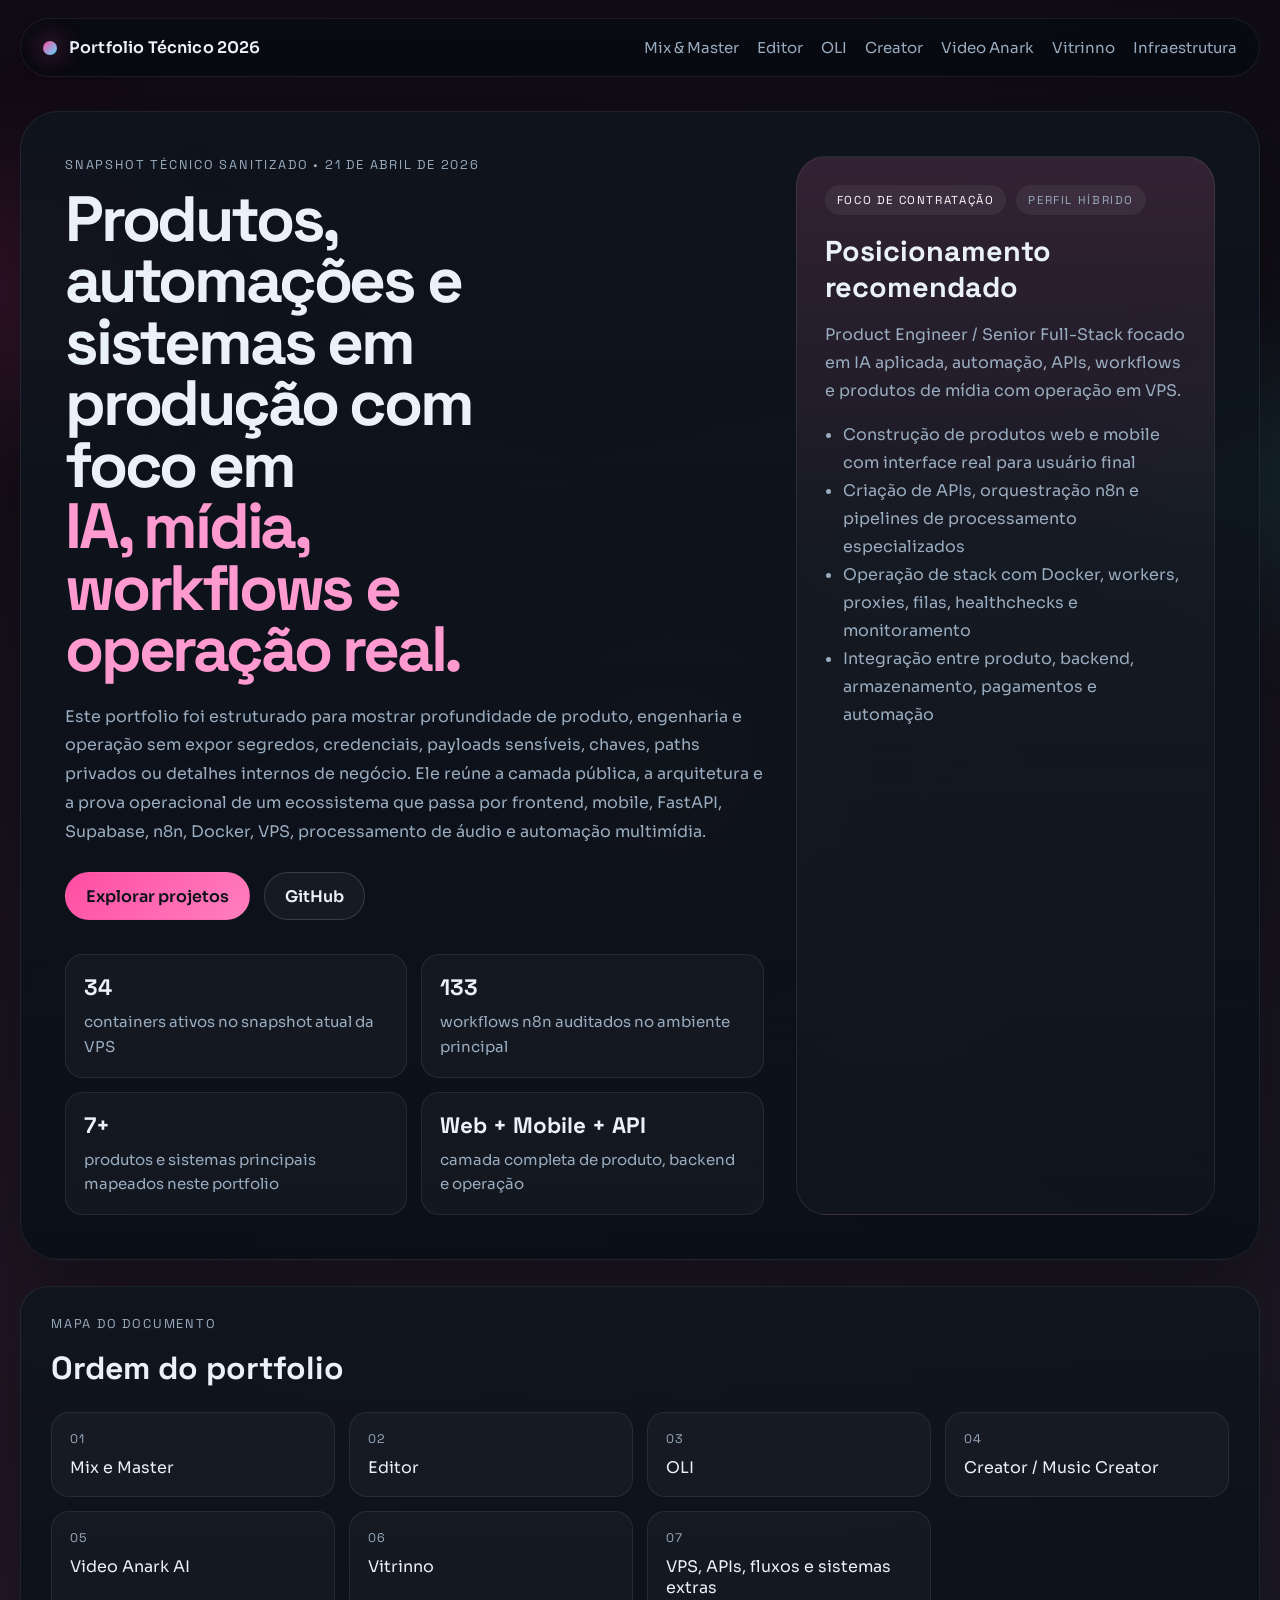
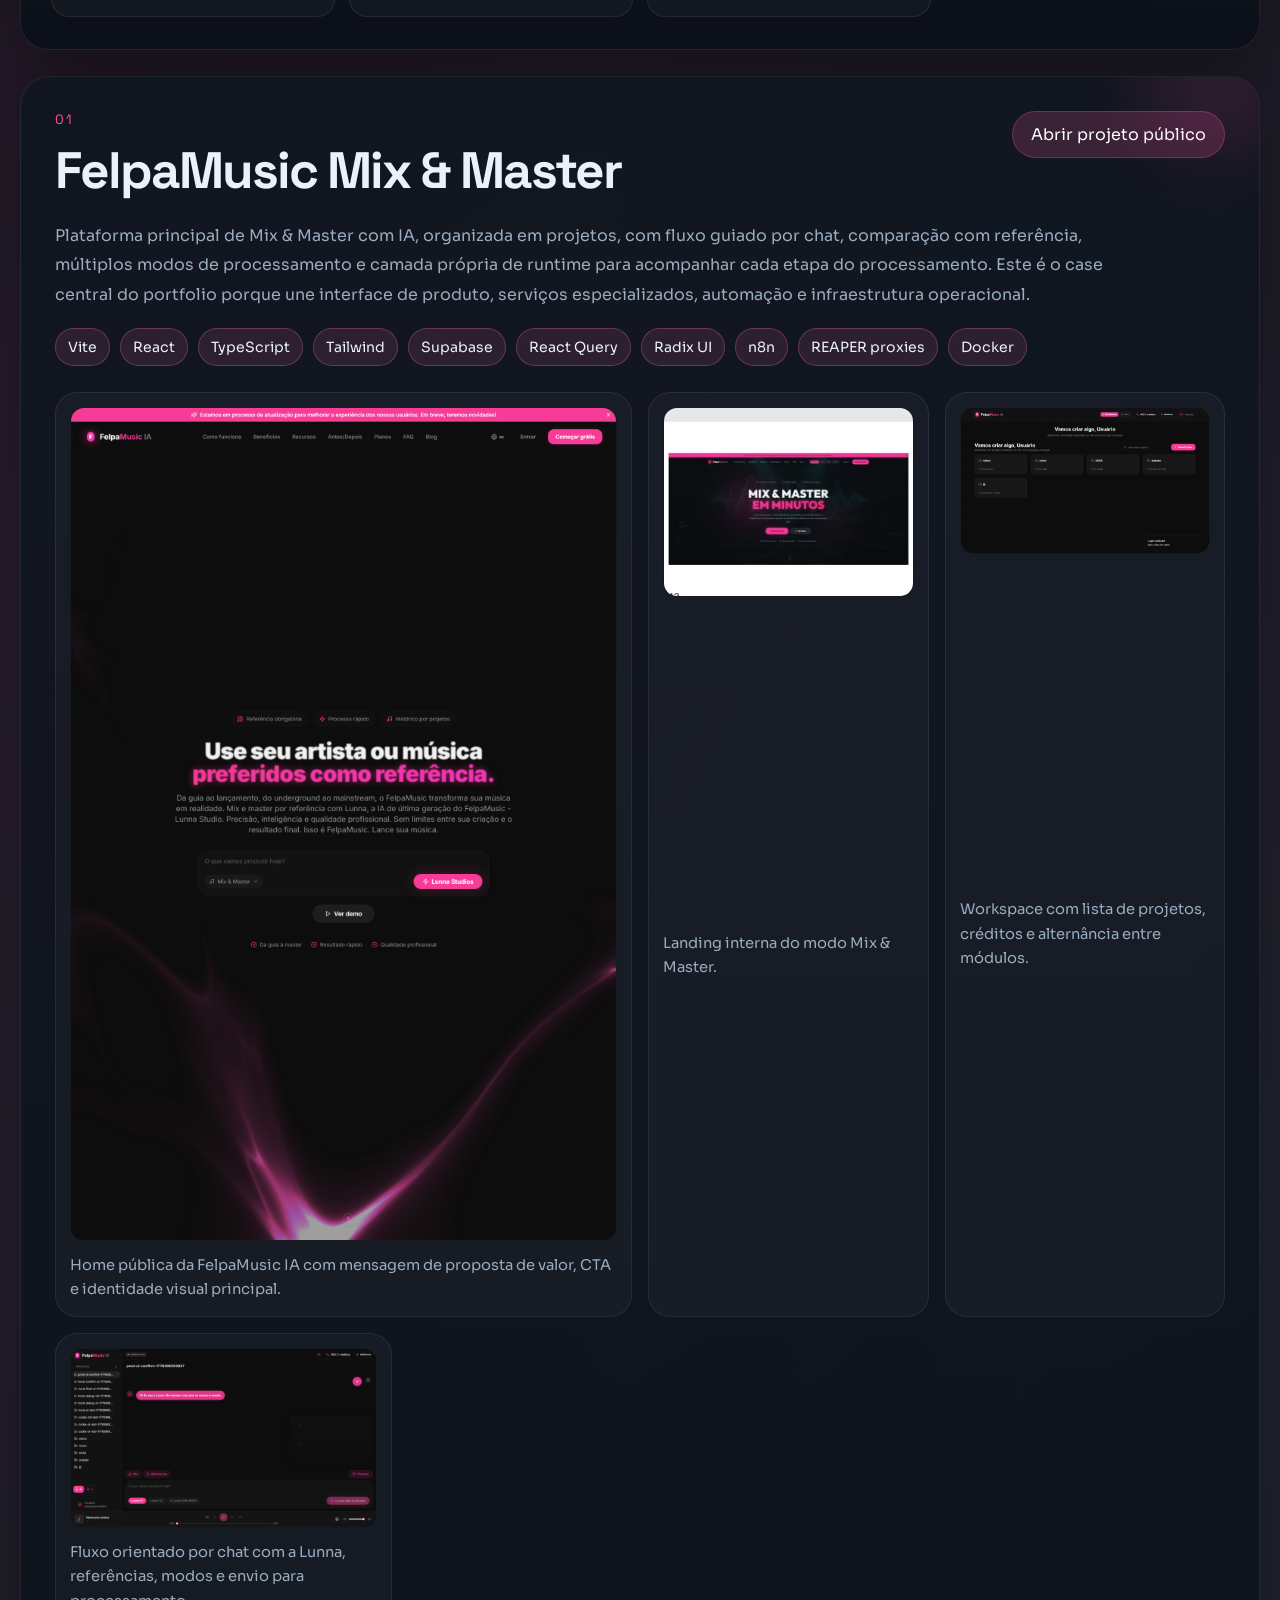
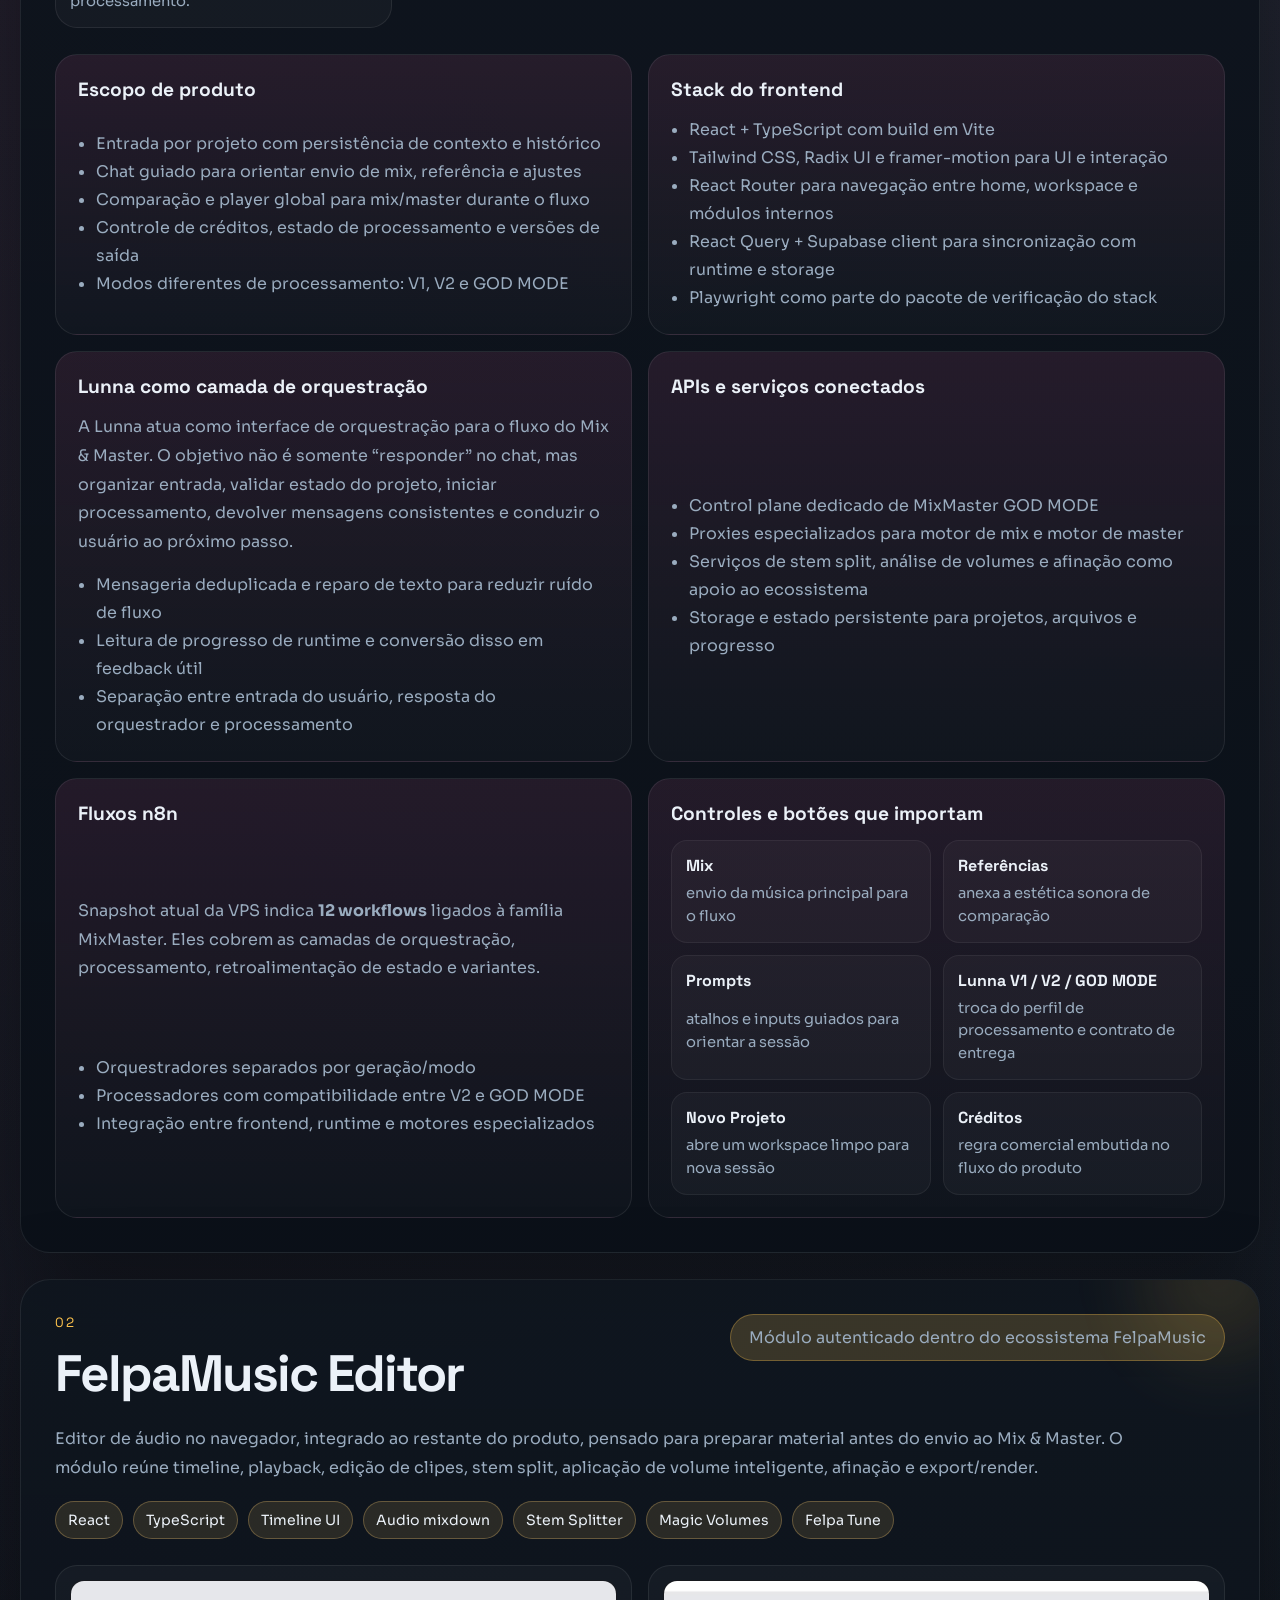
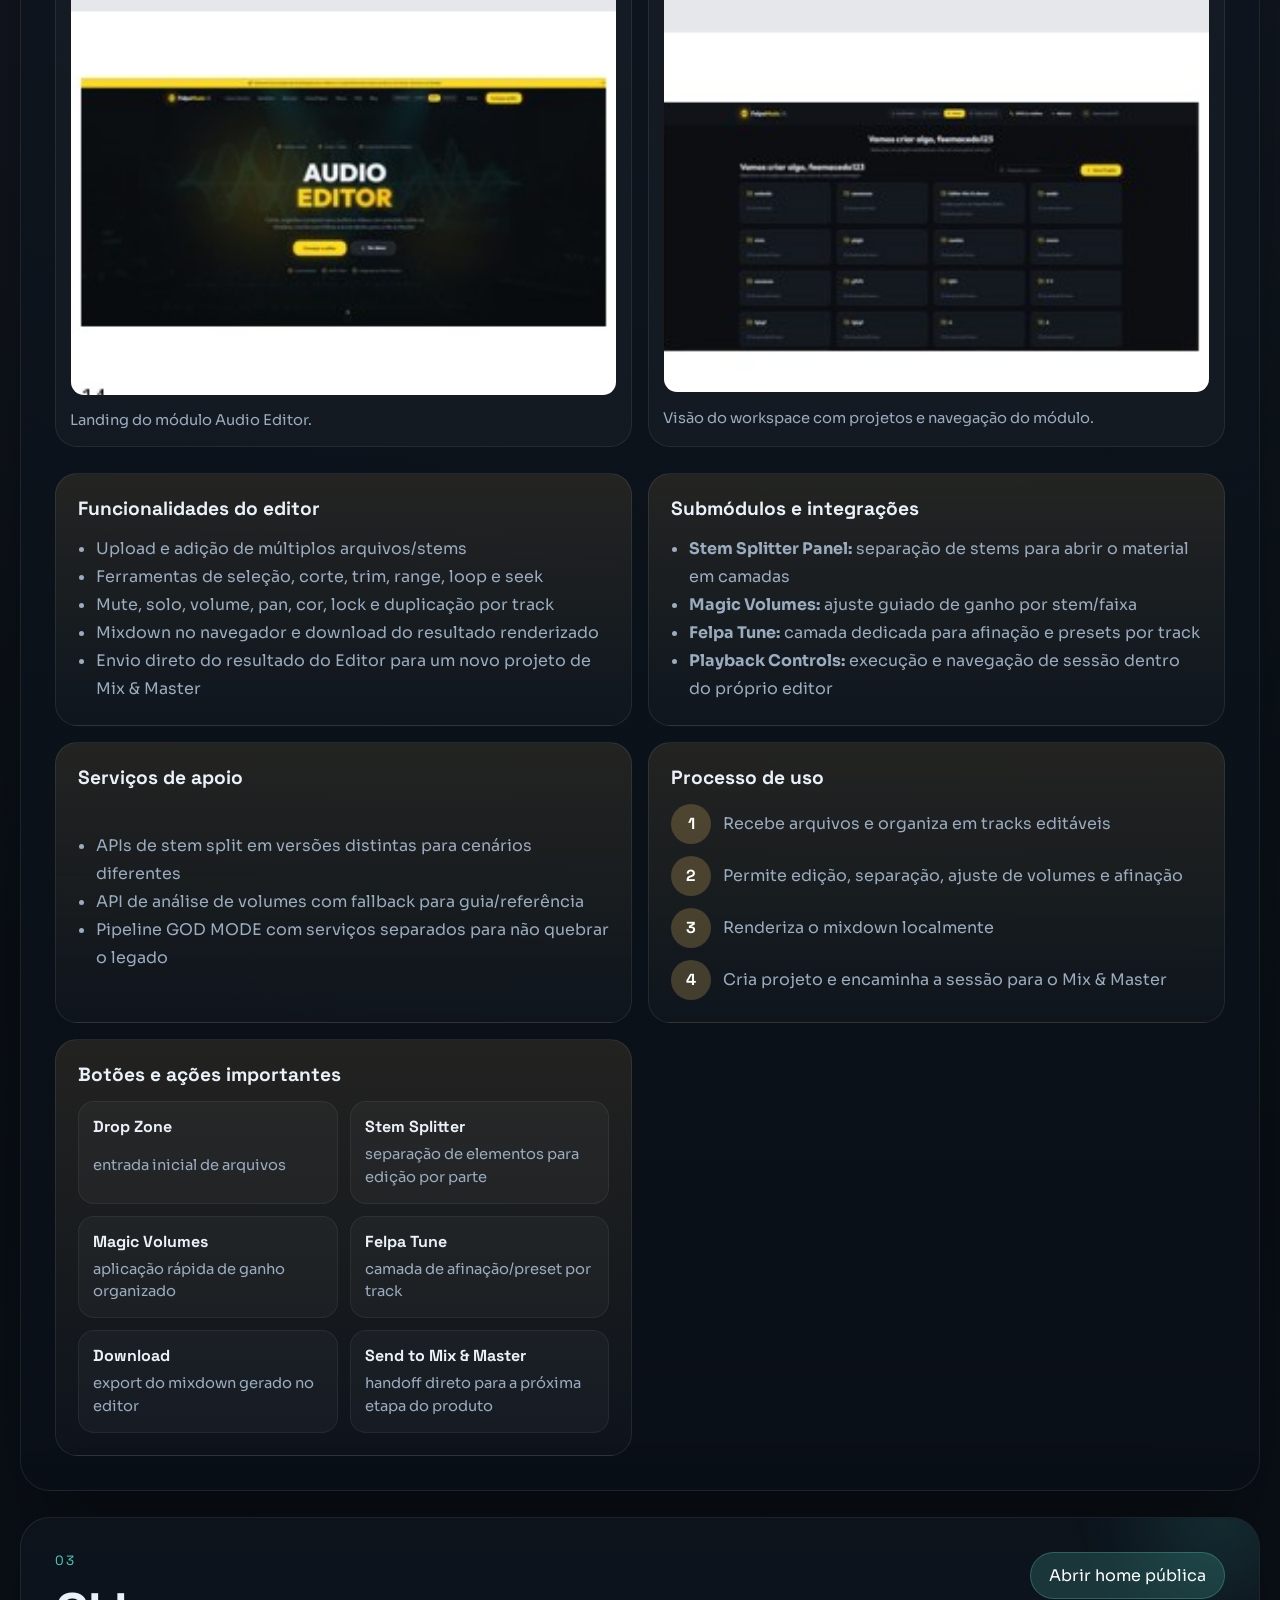
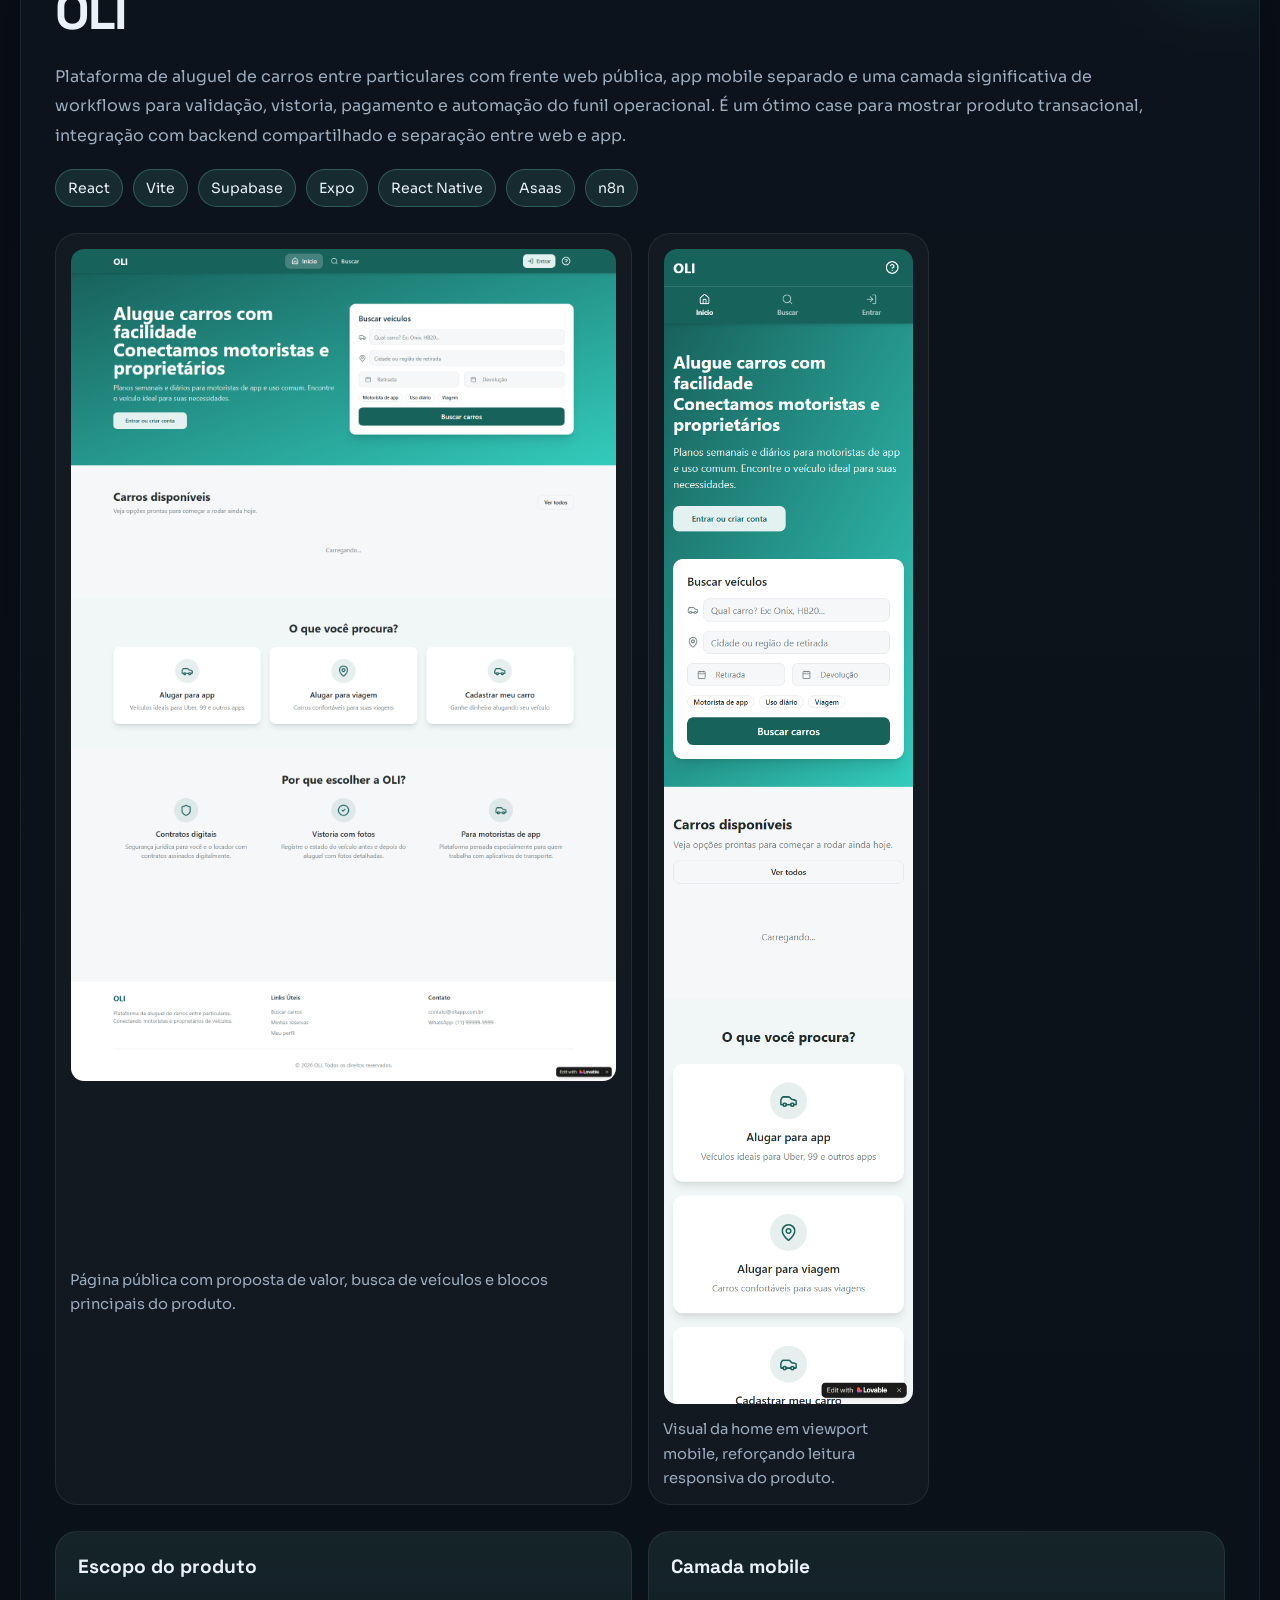
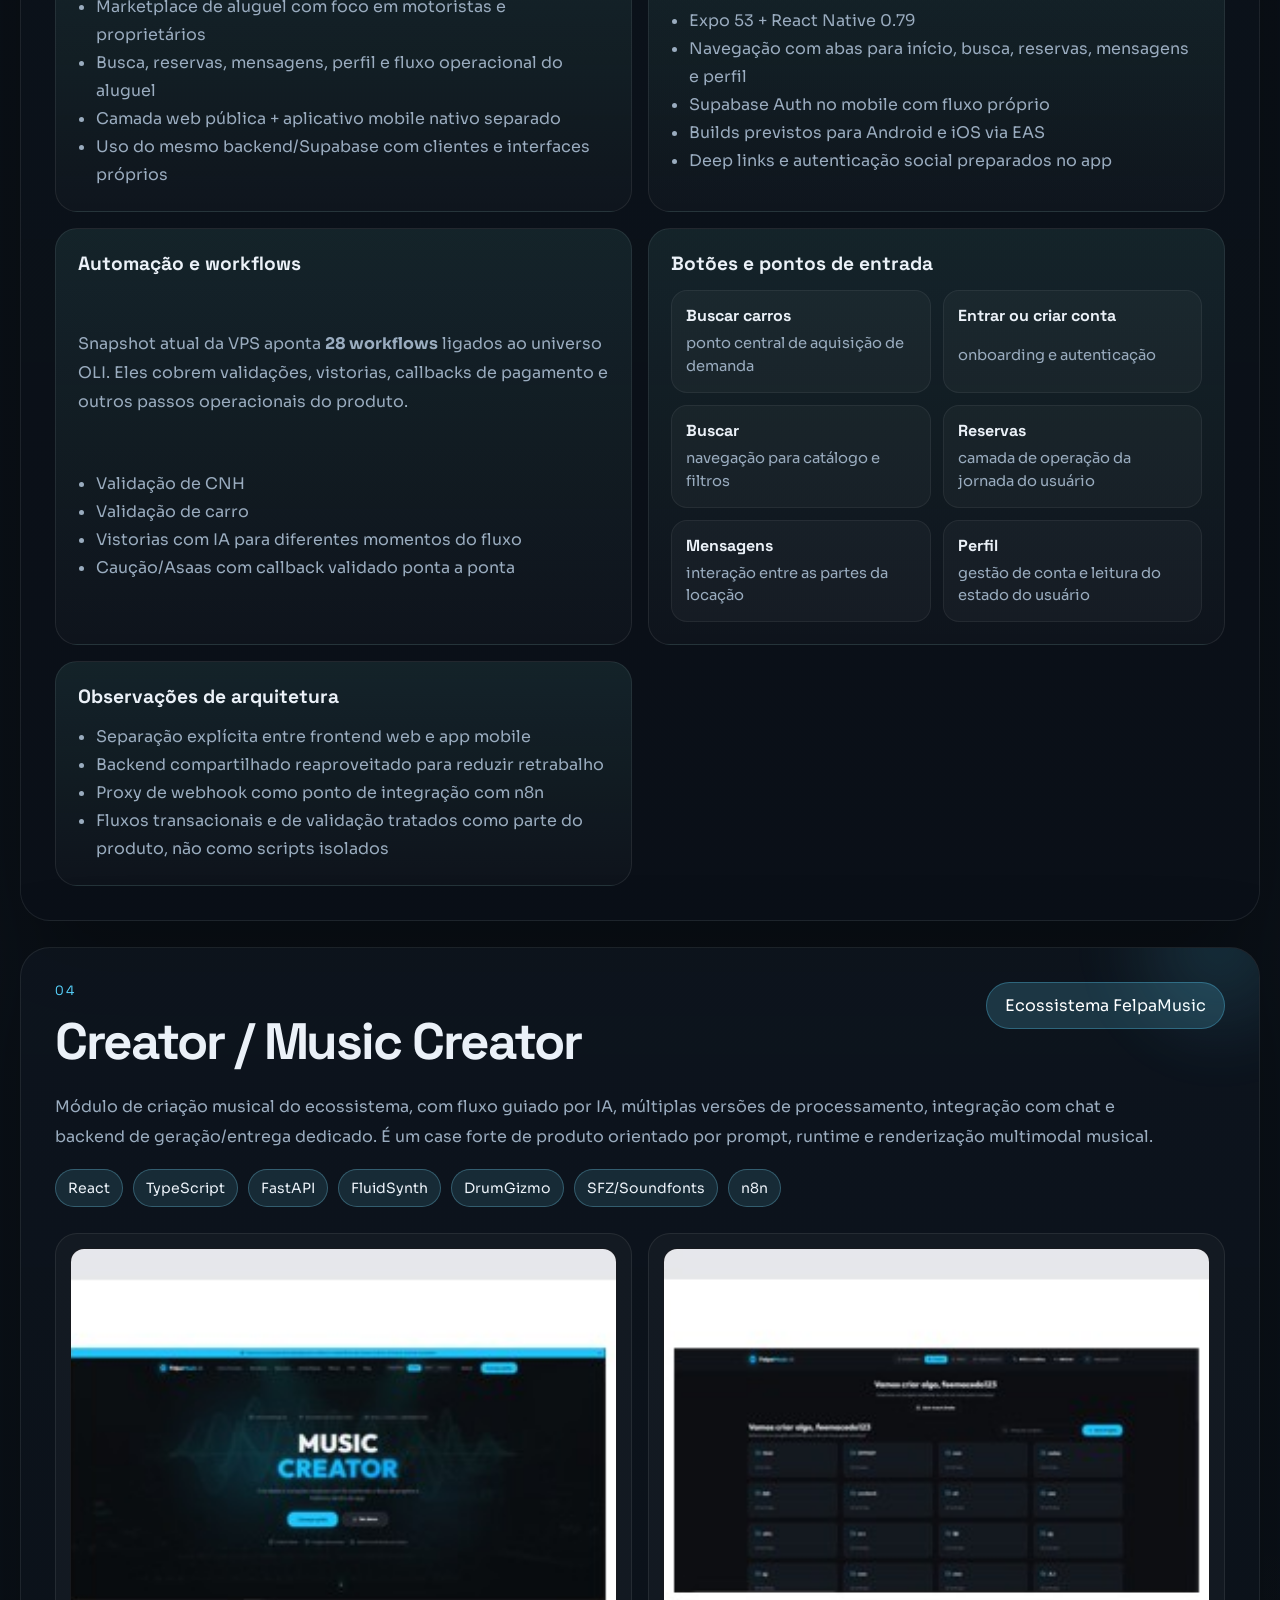
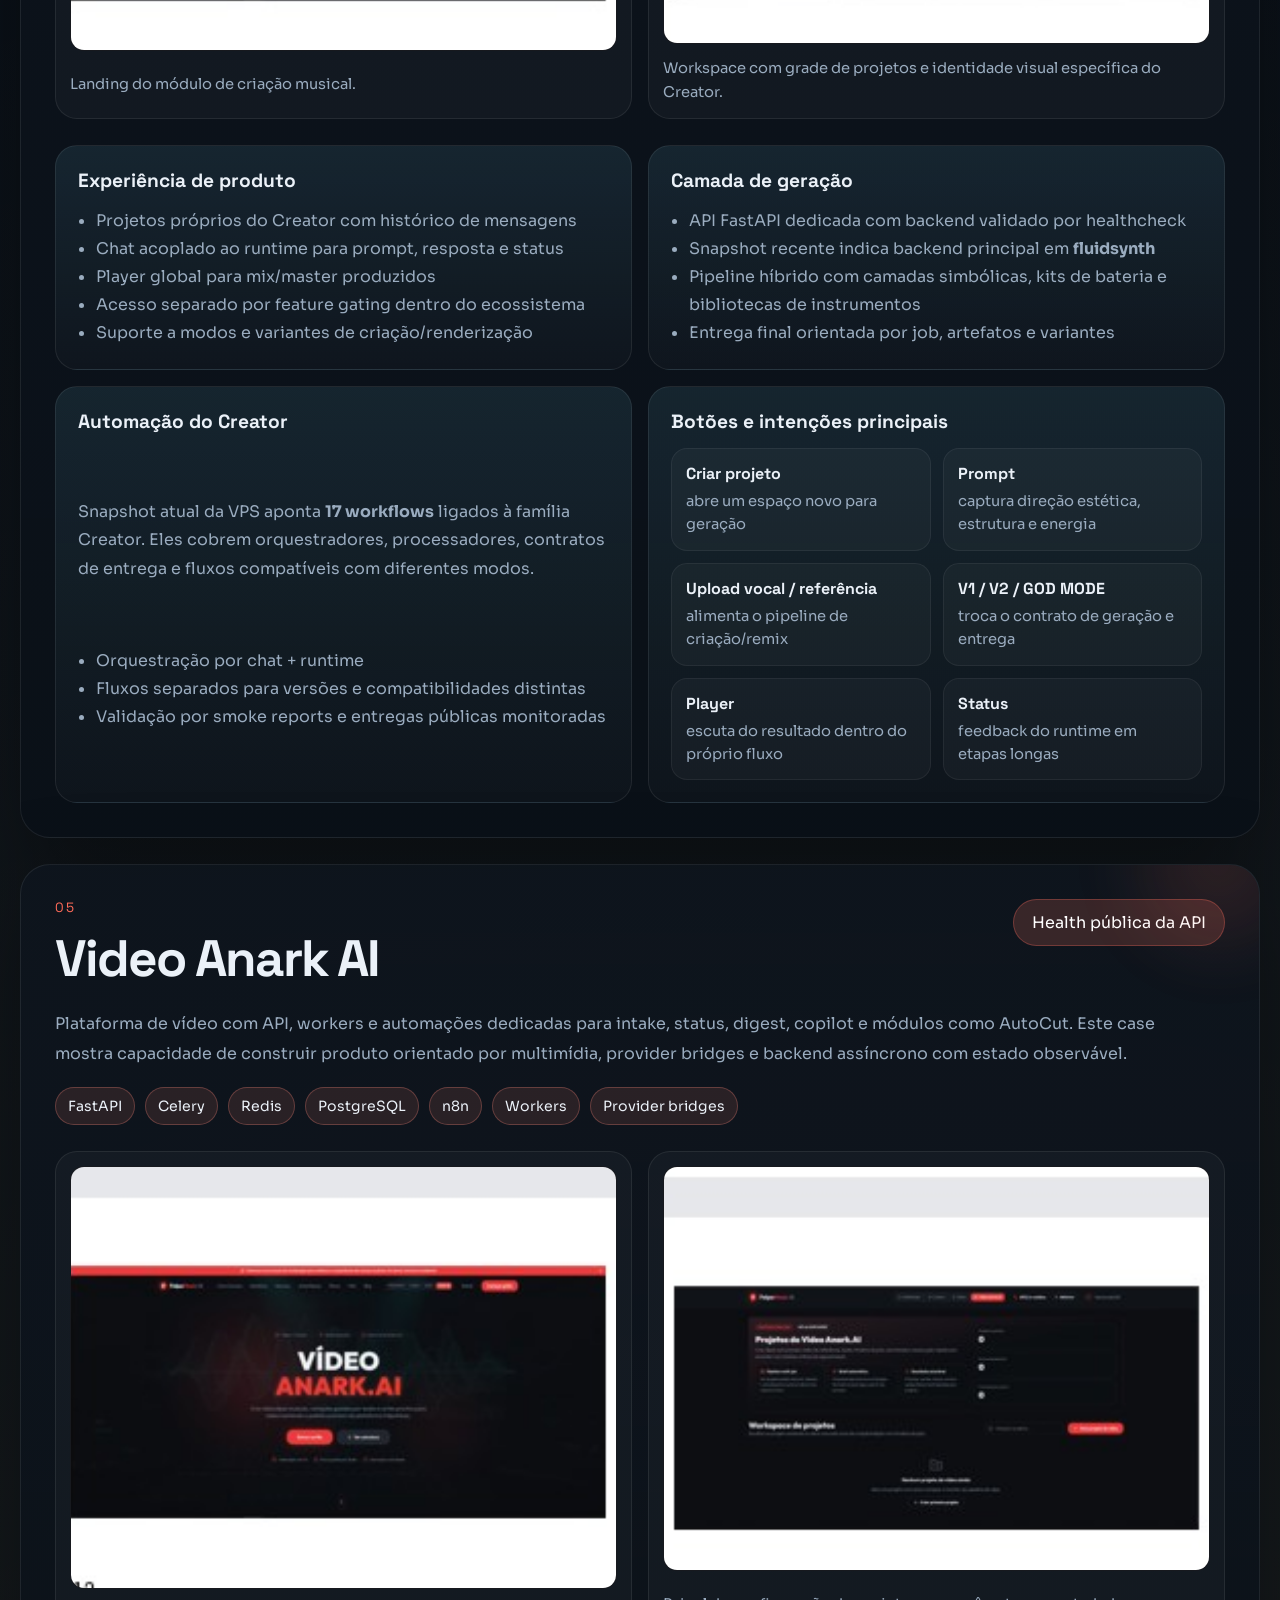
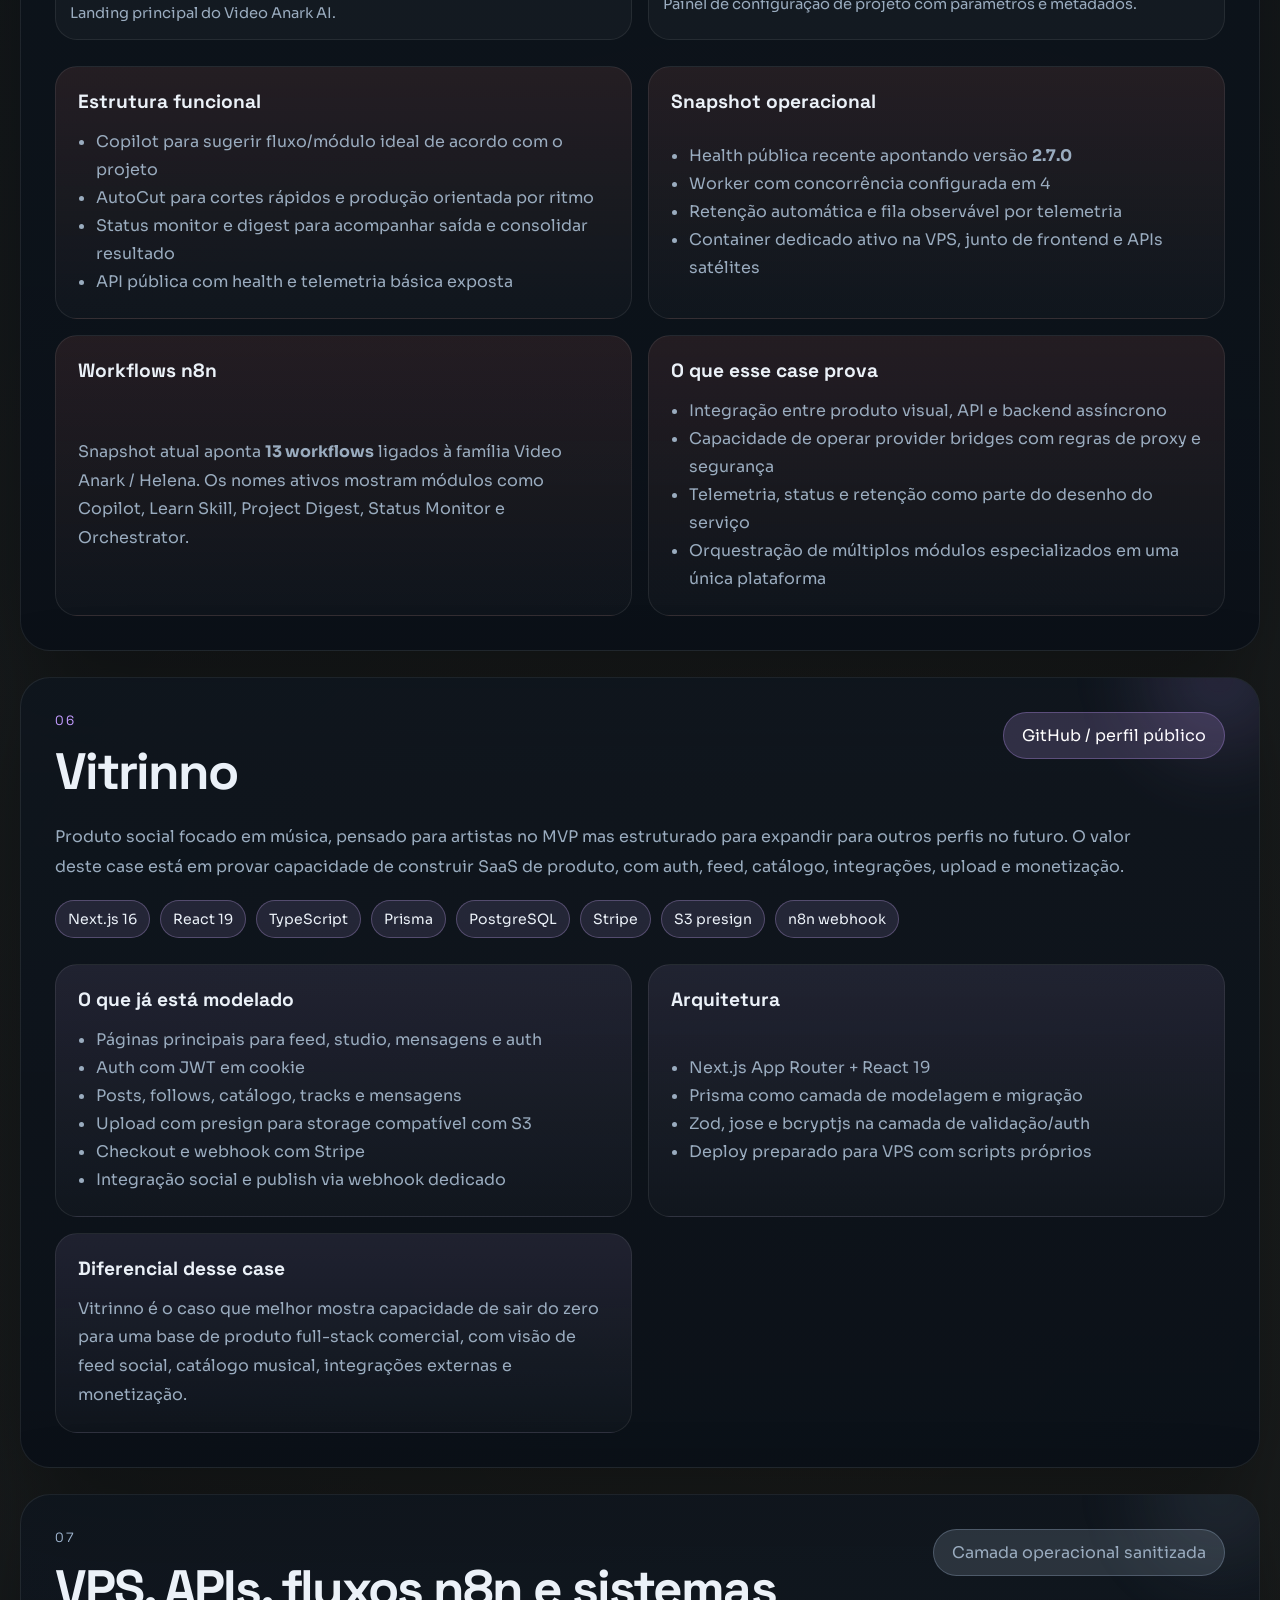
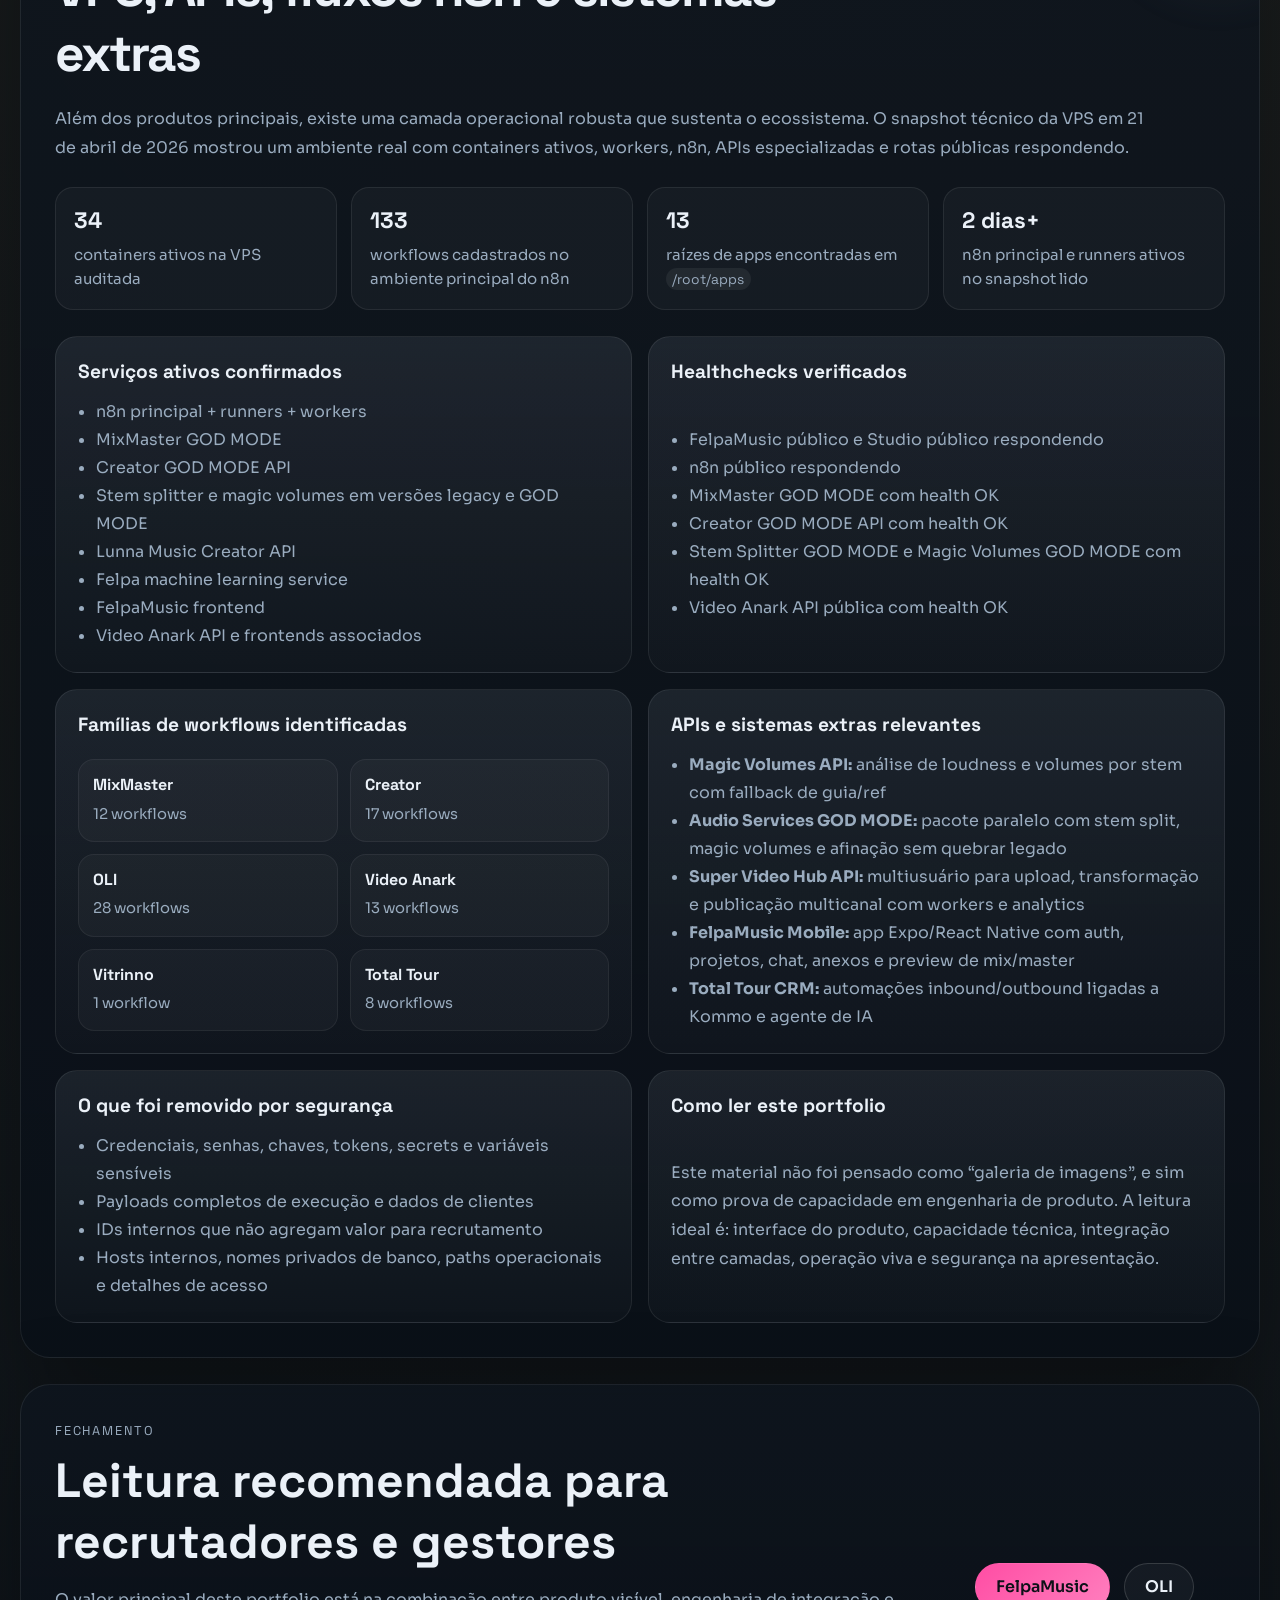
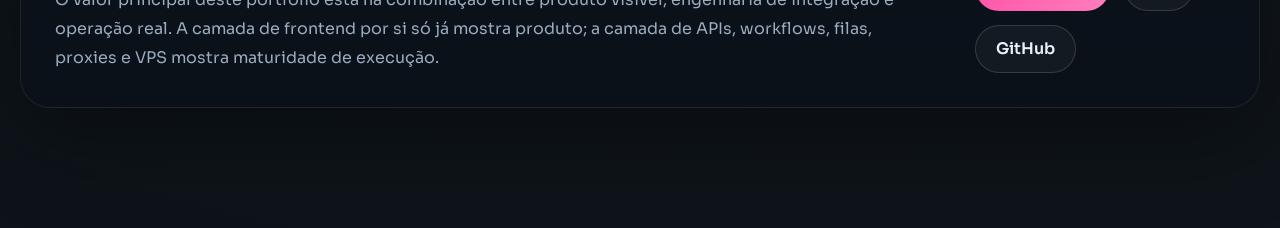
==== index.html @ 7e987812 "Publish technical portfolio" ====
<!DOCTYPE html>
<html lang="pt-BR">
  <head>
    <meta charset="UTF-8" />
    <meta name="viewport" content="width=device-width, initial-scale=1.0" />
    <title>Portfolio Técnico | Produtos, IA, Automação e Infraestrutura</title>
    <meta
      name="description"
      content="Portfolio técnico moderno com visão detalhada de Mix & Master, Editor, OLI, Creator, Video Anark, Vitrinno, APIs, VPS e fluxos n8n."
    />
    <link rel="preconnect" href="https://fonts.googleapis.com" />
    <link rel="preconnect" href="https://fonts.gstatic.com" crossorigin />
    <link
      href="https://fonts.googleapis.com/css2?family=Space+Grotesk:wght@400;500;700&family=Sora:wght@300;400;500;600;700&display=swap"
      rel="stylesheet"
    />
    <link rel="stylesheet" href="./styles.css" />
  </head>
  <body>
    <div class="page-shell">
      <div class="ambient ambient-a"></div>
      <div class="ambient ambient-b"></div>
      <div class="ambient ambient-c"></div>

      <header class="topbar">
        <a class="brand" href="#top">
          <span class="brand-mark"></span>
          <span>Portfolio Técnico 2026</span>
        </a>
        <nav class="topnav">
          <a href="#mix-master">Mix &amp; Master</a>
          <a href="#editor">Editor</a>
          <a href="#oli">OLI</a>
          <a href="#creator">Creator</a>
          <a href="#video-anark">Video Anark</a>
          <a href="#vitrinno">Vitrinno</a>
          <a href="#stack">Infraestrutura</a>
        </nav>
      </header>

      <main id="top">
        <section class="hero reveal">
          <div class="hero-copy">
            <p class="eyebrow">Snapshot técnico sanitizado • 21 de abril de 2026</p>
            <h1>
              Produtos, automações e sistemas em produção com foco em
              <span>IA, mídia, workflows e operação real.</span>
            </h1>
            <p class="hero-lead">
              Este portfolio foi estruturado para mostrar profundidade de produto,
              engenharia e operação sem expor segredos, credenciais, payloads
              sensíveis, chaves, paths privados ou detalhes internos de negócio.
              Ele reúne a camada pública, a arquitetura e a prova operacional de
              um ecossistema que passa por frontend, mobile, FastAPI, Supabase,
              n8n, Docker, VPS, processamento de áudio e automação multimídia.
            </p>

            <div class="hero-actions">
              <a class="button button-primary" href="#mix-master">Explorar projetos</a>
              <a class="button button-secondary" href="https://github.com/Macaco679" target="_blank" rel="noreferrer">GitHub</a>
            </div>

            <div class="hero-metrics">
              <article class="metric-card">
                <strong>34</strong>
                <span>containers ativos no snapshot atual da VPS</span>
              </article>
              <article class="metric-card">
                <strong>133</strong>
                <span>workflows n8n auditados no ambiente principal</span>
              </article>
              <article class="metric-card">
                <strong>7+</strong>
                <span>produtos e sistemas principais mapeados neste portfolio</span>
              </article>
              <article class="metric-card">
                <strong>Web + Mobile + API</strong>
                <span>camada completa de produto, backend e operação</span>
              </article>
            </div>
          </div>

          <aside class="hero-panel">
            <div class="hero-panel-head">
              <span class="panel-tag">Foco de contratação</span>
              <span class="panel-tag muted">perfil híbrido</span>
            </div>
            <h2>Posicionamento recomendado</h2>
            <p>
              Product Engineer / Senior Full-Stack focado em IA aplicada,
              automação, APIs, workflows e produtos de mídia com operação em VPS.
            </p>
            <ul class="bullet-list">
              <li>Construção de produtos web e mobile com interface real para usuário final</li>
              <li>Criação de APIs, orquestração n8n e pipelines de processamento especializados</li>
              <li>Operação de stack com Docker, workers, proxies, filas, healthchecks e monitoramento</li>
              <li>Integração entre produto, backend, armazenamento, pagamentos e automação</li>
            </ul>
          </aside>
        </section>

        <section class="section-nav reveal">
          <div class="section-nav-copy">
            <p class="eyebrow">Mapa do documento</p>
            <h2>Ordem do portfolio</h2>
          </div>
          <div class="section-nav-grid">
            <a href="#mix-master"><span>01</span>Mix e Master</a>
            <a href="#editor"><span>02</span>Editor</a>
            <a href="#oli"><span>03</span>OLI</a>
            <a href="#creator"><span>04</span>Creator / Music Creator</a>
            <a href="#video-anark"><span>05</span>Video Anark AI</a>
            <a href="#vitrinno"><span>06</span>Vitrinno</a>
            <a href="#stack"><span>07</span>VPS, APIs, fluxos e sistemas extras</a>
          </div>
        </section>

        <section id="mix-master" class="project-section theme-pink reveal">
          <div class="section-header">
            <div>
              <p class="section-index">01</p>
              <h2>FelpaMusic Mix &amp; Master</h2>
            </div>
            <a class="section-link" href="https://www.felpamusic.com.br" target="_blank" rel="noreferrer">Abrir projeto público</a>
          </div>

          <div class="project-intro">
            <p>
              Plataforma principal de Mix &amp; Master com IA, organizada em
              projetos, com fluxo guiado por chat, comparação com referência,
              múltiplos modos de processamento e camada própria de runtime para
              acompanhar cada etapa do processamento. Este é o case central do
              portfolio porque une interface de produto, serviços especializados,
              automação e infraestrutura operacional.
            </p>
            <div class="tag-row">
              <span>Vite</span>
              <span>React</span>
              <span>TypeScript</span>
              <span>Tailwind</span>
              <span>Supabase</span>
              <span>React Query</span>
              <span>Radix UI</span>
              <span>n8n</span>
              <span>REAPER proxies</span>
              <span>Docker</span>
            </div>
          </div>

          <div class="visual-grid visual-grid-main">
            <figure class="shot shot-wide lightbox-trigger" data-image="./assets/felpamusic-home.png">
              <img src="./assets/felpamusic-home.png" alt="Home pública da FelpaMusic IA" />
              <figcaption>Home pública da FelpaMusic IA com mensagem de proposta de valor, CTA e identidade visual principal.</figcaption>
            </figure>
            <figure class="shot lightbox-trigger" data-image="./assets/mixmaster-sheet.png">
              <img src="./assets/mixmaster-sheet.png" alt="Landing de Mix & Master em minutos" />
              <figcaption>Landing interna do modo Mix &amp; Master.</figcaption>
            </figure>
            <figure class="shot lightbox-trigger" data-image="./assets/felpa-project-scan.png">
              <img src="./assets/felpa-project-scan.png" alt="Tela de seleção de projetos do Mix & Master" />
              <figcaption>Workspace com lista de projetos, créditos e alternância entre módulos.</figcaption>
            </figure>
            <figure class="shot lightbox-trigger" data-image="./assets/felpa-prod-oi-fixed.png">
              <img src="./assets/felpa-prod-oi-fixed.png" alt="Chat com Lunna dentro do projeto de Mix & Master" />
              <figcaption>Fluxo orientado por chat com a Lunna, referências, modos e envio para processamento.</figcaption>
            </figure>
          </div>

          <div class="content-grid">
            <article class="content-card">
              <h3>Escopo de produto</h3>
              <ul class="bullet-list">
                <li>Entrada por projeto com persistência de contexto e histórico</li>
                <li>Chat guiado para orientar envio de mix, referência e ajustes</li>
                <li>Comparação e player global para mix/master durante o fluxo</li>
                <li>Controle de créditos, estado de processamento e versões de saída</li>
                <li>Modos diferentes de processamento: V1, V2 e GOD MODE</li>
              </ul>
            </article>

            <article class="content-card">
              <h3>Stack do frontend</h3>
              <ul class="bullet-list">
                <li>React + TypeScript com build em Vite</li>
                <li>Tailwind CSS, Radix UI e framer-motion para UI e interação</li>
                <li>React Router para navegação entre home, workspace e módulos internos</li>
                <li>React Query + Supabase client para sincronização com runtime e storage</li>
                <li>Playwright como parte do pacote de verificação do stack</li>
              </ul>
            </article>

            <article class="content-card">
              <h3>Lunna como camada de orquestração</h3>
              <p>
                A Lunna atua como interface de orquestração para o fluxo do Mix &amp;
                Master. O objetivo não é somente “responder” no chat, mas organizar
                entrada, validar estado do projeto, iniciar processamento, devolver
                mensagens consistentes e conduzir o usuário ao próximo passo.
              </p>
              <ul class="bullet-list">
                <li>Mensageria deduplicada e reparo de texto para reduzir ruído de fluxo</li>
                <li>Leitura de progresso de runtime e conversão disso em feedback útil</li>
                <li>Separação entre entrada do usuário, resposta do orquestrador e processamento</li>
              </ul>
            </article>

            <article class="content-card">
              <h3>APIs e serviços conectados</h3>
              <ul class="bullet-list">
                <li>Control plane dedicado de MixMaster GOD MODE</li>
                <li>Proxies especializados para motor de mix e motor de master</li>
                <li>Serviços de stem split, análise de volumes e afinação como apoio ao ecossistema</li>
                <li>Storage e estado persistente para projetos, arquivos e progresso</li>
              </ul>
            </article>

            <article class="content-card">
              <h3>Fluxos n8n</h3>
              <p>
                Snapshot atual da VPS indica <strong>12 workflows</strong> ligados à
                família MixMaster. Eles cobrem as camadas de orquestração,
                processamento, retroalimentação de estado e variantes.
              </p>
              <ul class="bullet-list">
                <li>Orquestradores separados por geração/modo</li>
                <li>Processadores com compatibilidade entre V2 e GOD MODE</li>
                <li>Integração entre frontend, runtime e motores especializados</li>
              </ul>
            </article>

            <article class="content-card">
              <h3>Controles e botões que importam</h3>
              <div class="key-grid">
                <div><strong>Mix</strong><span>envio da música principal para o fluxo</span></div>
                <div><strong>Referências</strong><span>anexa a estética sonora de comparação</span></div>
                <div><strong>Prompts</strong><span>atalhos e inputs guiados para orientar a sessão</span></div>
                <div><strong>Lunna V1 / V2 / GOD MODE</strong><span>troca do perfil de processamento e contrato de entrega</span></div>
                <div><strong>Novo Projeto</strong><span>abre um workspace limpo para nova sessão</span></div>
                <div><strong>Créditos</strong><span>regra comercial embutida no fluxo do produto</span></div>
              </div>
            </article>
          </div>
        </section>

        <section id="editor" class="project-section theme-amber reveal">
          <div class="section-header">
            <div>
              <p class="section-index">02</p>
              <h2>FelpaMusic Editor</h2>
            </div>
            <span class="section-link ghost-link">Módulo autenticado dentro do ecossistema FelpaMusic</span>
          </div>

          <div class="project-intro">
            <p>
              Editor de áudio no navegador, integrado ao restante do produto,
              pensado para preparar material antes do envio ao Mix &amp; Master.
              O módulo reúne timeline, playback, edição de clipes, stem split,
              aplicação de volume inteligente, afinação e export/render.
            </p>
            <div class="tag-row">
              <span>React</span>
              <span>TypeScript</span>
              <span>Timeline UI</span>
              <span>Audio mixdown</span>
              <span>Stem Splitter</span>
              <span>Magic Volumes</span>
              <span>Felpa Tune</span>
            </div>
          </div>

          <div class="visual-grid">
            <figure class="shot lightbox-trigger" data-image="./assets/audio-editor-sheet.png">
              <img src="./assets/audio-editor-sheet.png" alt="Landing do Audio Editor" />
              <figcaption>Landing do módulo Audio Editor.</figcaption>
            </figure>
            <figure class="shot lightbox-trigger" data-image="./assets/editor-workflow-sheet.png">
              <img src="./assets/editor-workflow-sheet.png" alt="Workspace interno do Editor" />
              <figcaption>Visão do workspace com projetos e navegação do módulo.</figcaption>
            </figure>
          </div>

          <div class="content-grid">
            <article class="content-card">
              <h3>Funcionalidades do editor</h3>
              <ul class="bullet-list">
                <li>Upload e adição de múltiplos arquivos/stems</li>
                <li>Ferramentas de seleção, corte, trim, range, loop e seek</li>
                <li>Mute, solo, volume, pan, cor, lock e duplicação por track</li>
                <li>Mixdown no navegador e download do resultado renderizado</li>
                <li>Envio direto do resultado do Editor para um novo projeto de Mix &amp; Master</li>
              </ul>
            </article>

            <article class="content-card">
              <h3>Submódulos e integrações</h3>
              <ul class="bullet-list">
                <li><strong>Stem Splitter Panel:</strong> separação de stems para abrir o material em camadas</li>
                <li><strong>Magic Volumes:</strong> ajuste guiado de ganho por stem/faixa</li>
                <li><strong>Felpa Tune:</strong> camada dedicada para afinação e presets por track</li>
                <li><strong>Playback Controls:</strong> execução e navegação de sessão dentro do próprio editor</li>
              </ul>
            </article>

            <article class="content-card">
              <h3>Serviços de apoio</h3>
              <ul class="bullet-list">
                <li>APIs de stem split em versões distintas para cenários diferentes</li>
                <li>API de análise de volumes com fallback para guia/referência</li>
                <li>Pipeline GOD MODE com serviços separados para não quebrar o legado</li>
              </ul>
            </article>

            <article class="content-card">
              <h3>Processo de uso</h3>
              <div class="process-list">
                <div><span>1</span>Recebe arquivos e organiza em tracks editáveis</div>
                <div><span>2</span>Permite edição, separação, ajuste de volumes e afinação</div>
                <div><span>3</span>Renderiza o mixdown localmente</div>
                <div><span>4</span>Cria projeto e encaminha a sessão para o Mix &amp; Master</div>
              </div>
            </article>

            <article class="content-card">
              <h3>Botões e ações importantes</h3>
              <div class="key-grid">
                <div><strong>Drop Zone</strong><span>entrada inicial de arquivos</span></div>
                <div><strong>Stem Splitter</strong><span>separação de elementos para edição por parte</span></div>
                <div><strong>Magic Volumes</strong><span>aplicação rápida de ganho organizado</span></div>
                <div><strong>Felpa Tune</strong><span>camada de afinação/preset por track</span></div>
                <div><strong>Download</strong><span>export do mixdown gerado no editor</span></div>
                <div><strong>Send to Mix &amp; Master</strong><span>handoff direto para a próxima etapa do produto</span></div>
              </div>
            </article>
          </div>
        </section>

        <section id="oli" class="project-section theme-teal reveal">
          <div class="section-header">
            <div>
              <p class="section-index">03</p>
              <h2>OLI</h2>
            </div>
            <a class="section-link" href="https://oli-drive-rent.lovable.app/home" target="_blank" rel="noreferrer">Abrir home pública</a>
          </div>

          <div class="project-intro">
            <p>
              Plataforma de aluguel de carros entre particulares com frente web
              pública, app mobile separado e uma camada significativa de
              workflows para validação, vistoria, pagamento e automação do funil
              operacional. É um ótimo case para mostrar produto transacional,
              integração com backend compartilhado e separação entre web e app.
            </p>
            <div class="tag-row">
              <span>React</span>
              <span>Vite</span>
              <span>Supabase</span>
              <span>Expo</span>
              <span>React Native</span>
              <span>Asaas</span>
              <span>n8n</span>
            </div>
          </div>

          <div class="visual-grid visual-grid-main">
            <figure class="shot shot-wide lightbox-trigger" data-image="./assets/oli-home.png">
              <img src="./assets/oli-home.png" alt="Home pública do projeto OLI" />
              <figcaption>Página pública com proposta de valor, busca de veículos e blocos principais do produto.</figcaption>
            </figure>
            <figure class="shot shot-phone lightbox-trigger" data-image="./assets/oli-mobile.png">
              <img src="./assets/oli-mobile.png" alt="Versão mobile do projeto OLI" />
              <figcaption>Visual da home em viewport mobile, reforçando leitura responsiva do produto.</figcaption>
            </figure>
          </div>

          <div class="content-grid">
            <article class="content-card">
              <h3>Escopo do produto</h3>
              <ul class="bullet-list">
                <li>Marketplace de aluguel com foco em motoristas e proprietários</li>
                <li>Busca, reservas, mensagens, perfil e fluxo operacional do aluguel</li>
                <li>Camada web pública + aplicativo mobile nativo separado</li>
                <li>Uso do mesmo backend/Supabase com clientes e interfaces próprios</li>
              </ul>
            </article>

            <article class="content-card">
              <h3>Camada mobile</h3>
              <ul class="bullet-list">
                <li>Expo 53 + React Native 0.79</li>
                <li>Navegação com abas para início, busca, reservas, mensagens e perfil</li>
                <li>Supabase Auth no mobile com fluxo próprio</li>
                <li>Builds previstos para Android e iOS via EAS</li>
                <li>Deep links e autenticação social preparados no app</li>
              </ul>
            </article>

            <article class="content-card">
              <h3>Automação e workflows</h3>
              <p>
                Snapshot atual da VPS aponta <strong>28 workflows</strong> ligados
                ao universo OLI. Eles cobrem validações, vistorias, callbacks de
                pagamento e outros passos operacionais do produto.
              </p>
              <ul class="bullet-list">
                <li>Validação de CNH</li>
                <li>Validação de carro</li>
                <li>Vistorias com IA para diferentes momentos do fluxo</li>
                <li>Caução/Asaas com callback validado ponta a ponta</li>
              </ul>
            </article>

            <article class="content-card">
              <h3>Botões e pontos de entrada</h3>
              <div class="key-grid">
                <div><strong>Buscar carros</strong><span>ponto central de aquisição de demanda</span></div>
                <div><strong>Entrar ou criar conta</strong><span>onboarding e autenticação</span></div>
                <div><strong>Buscar</strong><span>navegação para catálogo e filtros</span></div>
                <div><strong>Reservas</strong><span>camada de operação da jornada do usuário</span></div>
                <div><strong>Mensagens</strong><span>interação entre as partes da locação</span></div>
                <div><strong>Perfil</strong><span>gestão de conta e leitura do estado do usuário</span></div>
              </div>
            </article>

            <article class="content-card">
              <h3>Observações de arquitetura</h3>
              <ul class="bullet-list">
                <li>Separação explícita entre frontend web e app mobile</li>
                <li>Backend compartilhado reaproveitado para reduzir retrabalho</li>
                <li>Proxy de webhook como ponto de integração com n8n</li>
                <li>Fluxos transacionais e de validação tratados como parte do produto, não como scripts isolados</li>
              </ul>
            </article>
          </div>
        </section>

        <section id="creator" class="project-section theme-cyan reveal">
          <div class="section-header">
            <div>
              <p class="section-index">04</p>
              <h2>Creator / Music Creator</h2>
            </div>
            <a class="section-link" href="https://www.felpamusic.com.br" target="_blank" rel="noreferrer">Ecossistema FelpaMusic</a>
          </div>

          <div class="project-intro">
            <p>
              Módulo de criação musical do ecossistema, com fluxo guiado por IA,
              múltiplas versões de processamento, integração com chat e backend
              de geração/entrega dedicado. É um case forte de produto orientado
              por prompt, runtime e renderização multimodal musical.
            </p>
            <div class="tag-row">
              <span>React</span>
              <span>TypeScript</span>
              <span>FastAPI</span>
              <span>FluidSynth</span>
              <span>DrumGizmo</span>
              <span>SFZ/Soundfonts</span>
              <span>n8n</span>
            </div>
          </div>

          <div class="visual-grid">
            <figure class="shot lightbox-trigger" data-image="./assets/music-creator-sheet.png">
              <img src="./assets/music-creator-sheet.png" alt="Landing do Music Creator" />
              <figcaption>Landing do módulo de criação musical.</figcaption>
            </figure>
            <figure class="shot lightbox-trigger" data-image="./assets/projects-grid-blue-sheet.png">
              <img src="./assets/projects-grid-blue-sheet.png" alt="Workspace do Creator" />
              <figcaption>Workspace com grade de projetos e identidade visual específica do Creator.</figcaption>
            </figure>
          </div>

          <div class="content-grid">
            <article class="content-card">
              <h3>Experiência de produto</h3>
              <ul class="bullet-list">
                <li>Projetos próprios do Creator com histórico de mensagens</li>
                <li>Chat acoplado ao runtime para prompt, resposta e status</li>
                <li>Player global para mix/master produzidos</li>
                <li>Acesso separado por feature gating dentro do ecossistema</li>
                <li>Suporte a modos e variantes de criação/renderização</li>
              </ul>
            </article>

            <article class="content-card">
              <h3>Camada de geração</h3>
              <ul class="bullet-list">
                <li>API FastAPI dedicada com backend validado por healthcheck</li>
                <li>Snapshot recente indica backend principal em <strong>fluidsynth</strong></li>
                <li>Pipeline híbrido com camadas simbólicas, kits de bateria e bibliotecas de instrumentos</li>
                <li>Entrega final orientada por job, artefatos e variantes</li>
              </ul>
            </article>

            <article class="content-card">
              <h3>Automação do Creator</h3>
              <p>
                Snapshot atual da VPS aponta <strong>17 workflows</strong> ligados à
                família Creator. Eles cobrem orquestradores, processadores,
                contratos de entrega e fluxos compatíveis com diferentes modos.
              </p>
              <ul class="bullet-list">
                <li>Orquestração por chat + runtime</li>
                <li>Fluxos separados para versões e compatibilidades distintas</li>
                <li>Validação por smoke reports e entregas públicas monitoradas</li>
              </ul>
            </article>

            <article class="content-card">
              <h3>Botões e intenções principais</h3>
              <div class="key-grid">
                <div><strong>Criar projeto</strong><span>abre um espaço novo para geração</span></div>
                <div><strong>Prompt</strong><span>captura direção estética, estrutura e energia</span></div>
                <div><strong>Upload vocal / referência</strong><span>alimenta o pipeline de criação/remix</span></div>
                <div><strong>V1 / V2 / GOD MODE</strong><span>troca o contrato de geração e entrega</span></div>
                <div><strong>Player</strong><span>escuta do resultado dentro do próprio fluxo</span></div>
                <div><strong>Status</strong><span>feedback do runtime em etapas longas</span></div>
              </div>
            </article>
          </div>
        </section>

        <section id="video-anark" class="project-section theme-red reveal">
          <div class="section-header">
            <div>
              <p class="section-index">05</p>
              <h2>Video Anark AI</h2>
            </div>
            <a class="section-link" href="https://video-anark-api.srv1153225.hstgr.cloud/health" target="_blank" rel="noreferrer">Health pública da API</a>
          </div>

          <div class="project-intro">
            <p>
              Plataforma de vídeo com API, workers e automações dedicadas para
              intake, status, digest, copilot e módulos como AutoCut. Este case
              mostra capacidade de construir produto orientado por multimídia,
              provider bridges e backend assíncrono com estado observável.
            </p>
            <div class="tag-row">
              <span>FastAPI</span>
              <span>Celery</span>
              <span>Redis</span>
              <span>PostgreSQL</span>
              <span>n8n</span>
              <span>Workers</span>
              <span>Provider bridges</span>
            </div>
          </div>

          <div class="visual-grid">
            <figure class="shot lightbox-trigger" data-image="./assets/video-anark-sheet.png">
              <img src="./assets/video-anark-sheet.png" alt="Landing do Video Anark AI" />
              <figcaption>Landing principal do Video Anark AI.</figcaption>
            </figure>
            <figure class="shot lightbox-trigger" data-image="./assets/editor-settings-sheet.png">
              <img src="./assets/editor-settings-sheet.png" alt="Tela de configuração de projeto do Video Anark AI" />
              <figcaption>Painel de configuração de projeto com parâmetros e metadados.</figcaption>
            </figure>
          </div>

          <div class="content-grid">
            <article class="content-card">
              <h3>Estrutura funcional</h3>
              <ul class="bullet-list">
                <li>Copilot para sugerir fluxo/módulo ideal de acordo com o projeto</li>
                <li>AutoCut para cortes rápidos e produção orientada por ritmo</li>
                <li>Status monitor e digest para acompanhar saída e consolidar resultado</li>
                <li>API pública com health e telemetria básica exposta</li>
              </ul>
            </article>

            <article class="content-card">
              <h3>Snapshot operacional</h3>
              <ul class="bullet-list">
                <li>Health pública recente apontando versão <strong>2.7.0</strong></li>
                <li>Worker com concorrência configurada em 4</li>
                <li>Retenção automática e fila observável por telemetria</li>
                <li>Container dedicado ativo na VPS, junto de frontend e APIs satélites</li>
              </ul>
            </article>

            <article class="content-card">
              <h3>Workflows n8n</h3>
              <p>
                Snapshot atual aponta <strong>13 workflows</strong> ligados à
                família Video Anark / Helena. Os nomes ativos mostram módulos
                como Copilot, Learn Skill, Project Digest, Status Monitor e
                Orchestrator.
              </p>
            </article>

            <article class="content-card">
              <h3>O que esse case prova</h3>
              <ul class="bullet-list">
                <li>Integração entre produto visual, API e backend assíncrono</li>
                <li>Capacidade de operar provider bridges com regras de proxy e segurança</li>
                <li>Telemetria, status e retenção como parte do desenho do serviço</li>
                <li>Orquestração de múltiplos módulos especializados em uma única plataforma</li>
              </ul>
            </article>
          </div>
        </section>

        <section id="vitrinno" class="project-section theme-violet reveal">
          <div class="section-header">
            <div>
              <p class="section-index">06</p>
              <h2>Vitrinno</h2>
            </div>
            <a class="section-link" href="https://github.com/Macaco679" target="_blank" rel="noreferrer">GitHub / perfil público</a>
          </div>

          <div class="project-intro">
            <p>
              Produto social focado em música, pensado para artistas no MVP mas
              estruturado para expandir para outros perfis no futuro. O valor
              deste case está em provar capacidade de construir SaaS de produto,
              com auth, feed, catálogo, integrações, upload e monetização.
            </p>
            <div class="tag-row">
              <span>Next.js 16</span>
              <span>React 19</span>
              <span>TypeScript</span>
              <span>Prisma</span>
              <span>PostgreSQL</span>
              <span>Stripe</span>
              <span>S3 presign</span>
              <span>n8n webhook</span>
            </div>
          </div>

          <div class="content-grid">
            <article class="content-card">
              <h3>O que já está modelado</h3>
              <ul class="bullet-list">
                <li>Páginas principais para feed, studio, mensagens e auth</li>
                <li>Auth com JWT em cookie</li>
                <li>Posts, follows, catálogo, tracks e mensagens</li>
                <li>Upload com presign para storage compatível com S3</li>
                <li>Checkout e webhook com Stripe</li>
                <li>Integração social e publish via webhook dedicado</li>
              </ul>
            </article>

            <article class="content-card">
              <h3>Arquitetura</h3>
              <ul class="bullet-list">
                <li>Next.js App Router + React 19</li>
                <li>Prisma como camada de modelagem e migração</li>
                <li>Zod, jose e bcryptjs na camada de validação/auth</li>
                <li>Deploy preparado para VPS com scripts próprios</li>
              </ul>
            </article>

            <article class="content-card">
              <h3>Diferencial desse case</h3>
              <p>
                Vitrinno é o caso que melhor mostra capacidade de sair do zero
                para uma base de produto full-stack comercial, com visão de feed
                social, catálogo musical, integrações externas e monetização.
              </p>
            </article>
          </div>
        </section>

        <section id="stack" class="project-section theme-slate reveal">
          <div class="section-header">
            <div>
              <p class="section-index">07</p>
              <h2>VPS, APIs, fluxos n8n e sistemas extras</h2>
            </div>
            <span class="section-link ghost-link">Camada operacional sanitizada</span>
          </div>

          <div class="project-intro">
            <p>
              Além dos produtos principais, existe uma camada operacional robusta
              que sustenta o ecossistema. O snapshot técnico da VPS em 21 de
              abril de 2026 mostrou um ambiente real com containers ativos,
              workers, n8n, APIs especializadas e rotas públicas respondendo.
            </p>
          </div>

          <div class="stats-grid">
            <article class="stat-tile">
              <strong>34</strong>
              <span>containers ativos na VPS auditada</span>
            </article>
            <article class="stat-tile">
              <strong>133</strong>
              <span>workflows cadastrados no ambiente principal do n8n</span>
            </article>
            <article class="stat-tile">
              <strong>13</strong>
              <span>raízes de apps encontradas em <code>/root/apps</code></span>
            </article>
            <article class="stat-tile">
              <strong>2 dias+</strong>
              <span>n8n principal e runners ativos no snapshot lido</span>
            </article>
          </div>

          <div class="content-grid">
            <article class="content-card">
              <h3>Serviços ativos confirmados</h3>
              <ul class="bullet-list">
                <li>n8n principal + runners + workers</li>
                <li>MixMaster GOD MODE</li>
                <li>Creator GOD MODE API</li>
                <li>Stem splitter e magic volumes em versões legacy e GOD MODE</li>
                <li>Lunna Music Creator API</li>
                <li>Felpa machine learning service</li>
                <li>FelpaMusic frontend</li>
                <li>Video Anark API e frontends associados</li>
              </ul>
            </article>

            <article class="content-card">
              <h3>Healthchecks verificados</h3>
              <ul class="bullet-list">
                <li>FelpaMusic público e Studio público respondendo</li>
                <li>n8n público respondendo</li>
                <li>MixMaster GOD MODE com health OK</li>
                <li>Creator GOD MODE API com health OK</li>
                <li>Stem Splitter GOD MODE e Magic Volumes GOD MODE com health OK</li>
                <li>Video Anark API pública com health OK</li>
              </ul>
            </article>

            <article class="content-card">
              <h3>Famílias de workflows identificadas</h3>
              <div class="family-grid">
                <div><strong>MixMaster</strong><span>12 workflows</span></div>
                <div><strong>Creator</strong><span>17 workflows</span></div>
                <div><strong>OLI</strong><span>28 workflows</span></div>
                <div><strong>Video Anark</strong><span>13 workflows</span></div>
                <div><strong>Vitrinno</strong><span>1 workflow</span></div>
                <div><strong>Total Tour</strong><span>8 workflows</span></div>
              </div>
            </article>

            <article class="content-card">
              <h3>APIs e sistemas extras relevantes</h3>
              <ul class="bullet-list">
                <li><strong>Magic Volumes API:</strong> análise de loudness e volumes por stem com fallback de guia/ref</li>
                <li><strong>Audio Services GOD MODE:</strong> pacote paralelo com stem split, magic volumes e afinação sem quebrar legado</li>
                <li><strong>Super Video Hub API:</strong> multiusuário para upload, transformação e publicação multicanal com workers e analytics</li>
                <li><strong>FelpaMusic Mobile:</strong> app Expo/React Native com auth, projetos, chat, anexos e preview de mix/master</li>
                <li><strong>Total Tour CRM:</strong> automações inbound/outbound ligadas a Kommo e agente de IA</li>
              </ul>
            </article>

            <article class="content-card">
              <h3>O que foi removido por segurança</h3>
              <ul class="bullet-list">
                <li>Credenciais, senhas, chaves, tokens, secrets e variáveis sensíveis</li>
                <li>Payloads completos de execução e dados de clientes</li>
                <li>IDs internos que não agregam valor para recrutamento</li>
                <li>Hosts internos, nomes privados de banco, paths operacionais e detalhes de acesso</li>
              </ul>
            </article>

            <article class="content-card">
              <h3>Como ler este portfolio</h3>
              <p>
                Este material não foi pensado como “galeria de imagens”, e sim
                como prova de capacidade em engenharia de produto. A leitura ideal
                é: interface do produto, capacidade técnica, integração entre
                camadas, operação viva e segurança na apresentação.
              </p>
            </article>
          </div>
        </section>

        <section class="closing reveal">
          <div class="closing-copy">
            <p class="eyebrow">Fechamento</p>
            <h2>Leitura recomendada para recrutadores e gestores</h2>
            <p>
              O valor principal deste portfolio está na combinação entre produto
              visível, engenharia de integração e operação real. A camada de
              frontend por si só já mostra produto; a camada de APIs, workflows,
              filas, proxies e VPS mostra maturidade de execução.
            </p>
          </div>
          <div class="closing-links">
            <a class="button button-primary" href="https://www.felpamusic.com.br" target="_blank" rel="noreferrer">FelpaMusic</a>
            <a class="button button-secondary" href="https://oli-drive-rent.lovable.app/home" target="_blank" rel="noreferrer">OLI</a>
            <a class="button button-secondary" href="https://github.com/Macaco679" target="_blank" rel="noreferrer">GitHub</a>
          </div>
        </section>
      </main>
    </div>

    <div class="lightbox" id="lightbox" aria-hidden="true">
      <button class="lightbox-close" id="lightboxClose" aria-label="Fechar visualização">×</button>
      <img id="lightboxImage" alt="" />
    </div>

    <script src="./app.js"></script>
  </body>
</html>
---- styles.css ----
:root {
  --bg: #091018;
  --bg-soft: rgba(10, 16, 24, 0.82);
  --panel: rgba(15, 22, 31, 0.76);
  --panel-strong: #121a24;
  --line: rgba(255, 255, 255, 0.08);
  --line-strong: rgba(255, 255, 255, 0.14);
  --text: #ebf1f8;
  --muted: #9aacbf;
  --white: #ffffff;
  --shadow: 0 28px 90px rgba(0, 0, 0, 0.36);
  --radius-xl: 30px;
  --radius-lg: 22px;
  --radius-md: 16px;
  --max-width: 1320px;
}

* {
  box-sizing: border-box;
}

html {
  scroll-behavior: smooth;
}

body {
  margin: 0;
  min-width: 320px;
  font-family: "Sora", sans-serif;
  background:
    radial-gradient(circle at 15% 15%, rgba(255, 72, 165, 0.12), transparent 28%),
    radial-gradient(circle at 85% 20%, rgba(82, 228, 231, 0.1), transparent 26%),
    radial-gradient(circle at 65% 85%, rgba(255, 200, 92, 0.08), transparent 24%),
    linear-gradient(180deg, #05080d 0%, #0b1118 50%, #091018 100%);
  color: var(--text);
}

img {
  max-width: 100%;
  display: block;
}

a {
  color: inherit;
  text-decoration: none;
}

code {
  font-family: "Space Grotesk", sans-serif;
  font-size: 0.92em;
  padding: 0.15rem 0.4rem;
  border-radius: 999px;
  background: rgba(255, 255, 255, 0.06);
}

.page-shell {
  position: relative;
  overflow: hidden;
}

.ambient {
  position: fixed;
  inset: auto;
  pointer-events: none;
  filter: blur(60px);
  opacity: 0.7;
  z-index: 0;
}

.ambient-a {
  top: 120px;
  left: -140px;
  width: 340px;
  height: 340px;
  background: radial-gradient(circle, rgba(255, 69, 155, 0.3), transparent 70%);
}

.ambient-b {
  top: 36vh;
  right: -140px;
  width: 320px;
  height: 320px;
  background: radial-gradient(circle, rgba(46, 216, 211, 0.26), transparent 70%);
}

.ambient-c {
  bottom: -90px;
  left: 36%;
  width: 420px;
  height: 420px;
  background: radial-gradient(circle, rgba(255, 197, 80, 0.16), transparent 70%);
}

.topbar,
main {
  position: relative;
  z-index: 1;
}

.topbar {
  width: min(calc(100% - 40px), var(--max-width));
  margin: 18px auto 0;
  padding: 18px 22px;
  border: 1px solid var(--line);
  background: rgba(8, 12, 18, 0.74);
  backdrop-filter: blur(22px);
  border-radius: 999px;
  display: flex;
  align-items: center;
  justify-content: space-between;
  gap: 24px;
  position: sticky;
  top: 16px;
}

.brand {
  display: inline-flex;
  align-items: center;
  gap: 12px;
  font-weight: 600;
  letter-spacing: 0.01em;
}

.brand-mark {
  width: 14px;
  height: 14px;
  border-radius: 50%;
  background: linear-gradient(135deg, #ff4da4, #59e1ff);
  box-shadow: 0 0 24px rgba(255, 77, 164, 0.7);
}

.topnav {
  display: flex;
  align-items: center;
  gap: 18px;
  flex-wrap: wrap;
}

.topnav a {
  color: var(--muted);
  font-size: 0.94rem;
  transition: color 160ms ease;
}

.topnav a:hover {
  color: var(--white);
}

main {
  width: min(calc(100% - 40px), var(--max-width));
  margin: 34px auto 120px;
}

.hero,
.section-nav,
.project-section,
.closing {
  border: 1px solid var(--line);
  background: linear-gradient(180deg, rgba(14, 21, 30, 0.82), rgba(10, 16, 24, 0.9));
  box-shadow: var(--shadow);
}

.hero {
  display: grid;
  grid-template-columns: minmax(0, 1.25fr) minmax(320px, 0.75fr);
  gap: 32px;
  padding: 44px;
  border-radius: 38px;
}

.eyebrow,
.section-index,
.panel-tag {
  font-family: "Space Grotesk", sans-serif;
  text-transform: uppercase;
  letter-spacing: 0.14em;
}

.eyebrow {
  color: var(--muted);
  font-size: 0.8rem;
  margin: 0 0 16px;
}

.hero h1 {
  margin: 0;
  font-family: "Space Grotesk", sans-serif;
  font-weight: 700;
  font-size: clamp(2.6rem, 5vw, 5.2rem);
  line-height: 0.96;
  letter-spacing: -0.05em;
  max-width: 12ch;
}

.hero h1 span {
  display: block;
  color: #ff9ad0;
}

.hero-lead {
  margin: 22px 0 0;
  max-width: 70ch;
  color: var(--muted);
  line-height: 1.8;
}

.hero-actions,
.closing-links {
  display: flex;
  gap: 14px;
  flex-wrap: wrap;
  margin-top: 26px;
}

.button {
  display: inline-flex;
  align-items: center;
  justify-content: center;
  min-height: 48px;
  padding: 0 20px;
  border-radius: 999px;
  border: 1px solid transparent;
  font-weight: 600;
  transition:
    transform 180ms ease,
    border-color 180ms ease,
    background 180ms ease;
}

.button:hover {
  transform: translateY(-1px);
}

.button-primary {
  background: linear-gradient(135deg, #ff4da4, #ff7fbe);
  color: #0d1118;
}

.button-secondary {
  border-color: var(--line-strong);
  color: var(--text);
  background: rgba(255, 255, 255, 0.04);
}

.hero-metrics {
  margin-top: 34px;
  display: grid;
  grid-template-columns: repeat(2, minmax(0, 1fr));
  gap: 14px;
}

.metric-card,
.stat-tile {
  border-radius: 18px;
  padding: 18px;
  border: 1px solid var(--line);
  background: rgba(255, 255, 255, 0.03);
}

.metric-card strong,
.stat-tile strong {
  display: block;
  font-family: "Space Grotesk", sans-serif;
  font-size: 1.4rem;
  margin-bottom: 8px;
}

.metric-card span,
.stat-tile span {
  color: var(--muted);
  line-height: 1.6;
  font-size: 0.94rem;
}

.hero-panel {
  padding: 28px;
  border-radius: 30px;
  border: 1px solid var(--line);
  background:
    linear-gradient(180deg, rgba(255, 77, 164, 0.12), transparent 38%),
    linear-gradient(180deg, rgba(255, 255, 255, 0.04), rgba(255, 255, 255, 0.02));
}

.hero-panel-head {
  display: flex;
  gap: 10px;
  flex-wrap: wrap;
}

.panel-tag {
  font-size: 0.72rem;
  padding: 8px 12px;
  border-radius: 999px;
  background: rgba(255, 255, 255, 0.06);
  color: var(--white);
}

.panel-tag.muted {
  color: var(--muted);
}

.hero-panel h2 {
  margin: 18px 0 10px;
  font-family: "Space Grotesk", sans-serif;
  font-size: 1.8rem;
}

.hero-panel p {
  color: var(--muted);
  line-height: 1.75;
}

.bullet-list {
  margin: 0;
  padding-left: 18px;
  color: var(--muted);
  line-height: 1.75;
}

.section-nav {
  margin-top: 26px;
  padding: 28px 30px 32px;
  border-radius: 28px;
  display: grid;
  gap: 24px;
}

.section-nav h2 {
  margin: 6px 0 0;
  font-family: "Space Grotesk", sans-serif;
  font-size: 2rem;
}

.section-nav-grid {
  display: grid;
  grid-template-columns: repeat(4, minmax(0, 1fr));
  gap: 14px;
}

.section-nav-grid a {
  border-radius: 18px;
  padding: 18px;
  border: 1px solid var(--line);
  background: rgba(255, 255, 255, 0.03);
  display: flex;
  flex-direction: column;
  gap: 10px;
  transition:
    transform 180ms ease,
    border-color 180ms ease;
}

.section-nav-grid a:hover {
  transform: translateY(-2px);
  border-color: rgba(255, 255, 255, 0.18);
}

.section-nav-grid span {
  font-family: "Space Grotesk", sans-serif;
  color: var(--muted);
  font-size: 0.78rem;
  letter-spacing: 0.12em;
}

.project-section,
.closing {
  margin-top: 26px;
  padding: 34px;
  border-radius: 30px;
  position: relative;
  overflow: hidden;
}

.project-section::before {
  content: "";
  position: absolute;
  top: -120px;
  right: -80px;
  width: 240px;
  height: 240px;
  border-radius: 50%;
  filter: blur(30px);
  background: radial-gradient(circle, var(--accent-glow), transparent 70%);
  opacity: 0.75;
  pointer-events: none;
}

.theme-pink {
  --accent: #ff4da4;
  --accent-soft: rgba(255, 77, 164, 0.14);
  --accent-glow: rgba(255, 77, 164, 0.24);
}

.theme-amber {
  --accent: #ffc44d;
  --accent-soft: rgba(255, 196, 77, 0.14);
  --accent-glow: rgba(255, 196, 77, 0.22);
}

.theme-teal {
  --accent: #49d0bf;
  --accent-soft: rgba(73, 208, 191, 0.14);
  --accent-glow: rgba(73, 208, 191, 0.22);
}

.theme-cyan {
  --accent: #58d4ff;
  --accent-soft: rgba(88, 212, 255, 0.14);
  --accent-glow: rgba(88, 212, 255, 0.22);
}

.theme-red {
  --accent: #ff6b59;
  --accent-soft: rgba(255, 107, 89, 0.14);
  --accent-glow: rgba(255, 107, 89, 0.22);
}

.theme-violet {
  --accent: #c39cff;
  --accent-soft: rgba(195, 156, 255, 0.14);
  --accent-glow: rgba(195, 156, 255, 0.24);
}

.theme-slate {
  --accent: #9fb5cf;
  --accent-soft: rgba(159, 181, 207, 0.14);
  --accent-glow: rgba(159, 181, 207, 0.18);
}

.section-header {
  display: flex;
  align-items: flex-start;
  justify-content: space-between;
  gap: 18px;
}

.section-index {
  margin: 0;
  color: var(--accent);
  font-size: 0.84rem;
}

.section-header h2 {
  margin: 10px 0 0;
  font-family: "Space Grotesk", sans-serif;
  font-size: clamp(2rem, 4vw, 3.2rem);
  letter-spacing: -0.04em;
}

.section-link {
  border-radius: 999px;
  border: 1px solid color-mix(in srgb, var(--accent) 30%, transparent);
  color: var(--white);
  padding: 12px 18px;
  background: color-mix(in srgb, var(--accent) 16%, rgba(255, 255, 255, 0.02));
  white-space: nowrap;
}

.ghost-link {
  color: var(--muted);
}

.project-intro {
  margin-top: 18px;
  display: grid;
  gap: 18px;
}

.project-intro p {
  color: var(--muted);
  line-height: 1.85;
  max-width: 92ch;
  margin: 0;
}

.tag-row {
  display: flex;
  flex-wrap: wrap;
  gap: 10px;
}

.tag-row span {
  padding: 9px 12px;
  border-radius: 999px;
  border: 1px solid color-mix(in srgb, var(--accent) 22%, var(--line));
  background: color-mix(in srgb, var(--accent) 10%, rgba(255, 255, 255, 0.02));
  color: var(--text);
  font-size: 0.88rem;
}

.visual-grid {
  margin-top: 26px;
  display: grid;
  grid-template-columns: repeat(2, minmax(0, 1fr));
  gap: 16px;
}

.visual-grid-main {
  grid-template-columns: 1.2fr 0.8fr 1fr 1fr;
}

.shot {
  margin: 0;
  padding: 14px;
  border-radius: 22px;
  border: 1px solid var(--line);
  background: rgba(255, 255, 255, 0.03);
  display: grid;
  gap: 12px;
  cursor: zoom-in;
}

.shot img {
  width: 100%;
  border-radius: 14px;
  border: 1px solid rgba(255, 255, 255, 0.07);
  background: #05080d;
}

.shot figcaption {
  color: var(--muted);
  font-size: 0.92rem;
  line-height: 1.65;
}

.shot-wide {
  grid-column: span 2;
}

.shot-phone {
  max-width: 430px;
}

.content-grid {
  margin-top: 26px;
  display: grid;
  grid-template-columns: repeat(2, minmax(0, 1fr));
  gap: 16px;
}

.content-card {
  padding: 22px;
  border-radius: 22px;
  border: 1px solid var(--line);
  background:
    linear-gradient(180deg, color-mix(in srgb, var(--accent) 8%, rgba(255, 255, 255, 0.02)), rgba(255, 255, 255, 0.02));
  display: grid;
  gap: 14px;
}

.content-card h3 {
  margin: 0;
  font-family: "Space Grotesk", sans-serif;
  font-size: 1.2rem;
}

.content-card p {
  margin: 0;
  color: var(--muted);
  line-height: 1.8;
}

.key-grid,
.family-grid {
  display: grid;
  grid-template-columns: repeat(2, minmax(0, 1fr));
  gap: 12px;
}

.key-grid div,
.family-grid div {
  border-radius: 16px;
  padding: 14px;
  border: 1px solid rgba(255, 255, 255, 0.06);
  background: rgba(255, 255, 255, 0.03);
  display: grid;
  gap: 6px;
}

.key-grid strong,
.family-grid strong {
  font-family: "Space Grotesk", sans-serif;
}

.key-grid span,
.family-grid span {
  color: var(--muted);
  font-size: 0.92rem;
  line-height: 1.55;
}

.process-list {
  display: grid;
  gap: 12px;
}

.process-list div {
  display: grid;
  grid-template-columns: 40px minmax(0, 1fr);
  gap: 12px;
  align-items: center;
  color: var(--muted);
  line-height: 1.6;
}

.process-list span {
  width: 40px;
  height: 40px;
  border-radius: 50%;
  display: inline-flex;
  align-items: center;
  justify-content: center;
  font-family: "Space Grotesk", sans-serif;
  font-weight: 700;
  background: color-mix(in srgb, var(--accent) 18%, rgba(255, 255, 255, 0.04));
  color: var(--white);
}

.stats-grid {
  margin-top: 24px;
  display: grid;
  grid-template-columns: repeat(4, minmax(0, 1fr));
  gap: 14px;
}

.closing {
  display: flex;
  align-items: flex-end;
  justify-content: space-between;
  gap: 30px;
}

.closing h2 {
  margin: 8px 0 14px;
  font-family: "Space Grotesk", sans-serif;
  font-size: clamp(2rem, 4vw, 3rem);
}

.closing p {
  margin: 0;
  color: var(--muted);
  line-height: 1.8;
  max-width: 70ch;
}

.lightbox {
  position: fixed;
  inset: 0;
  background: rgba(5, 8, 13, 0.88);
  display: none;
  align-items: center;
  justify-content: center;
  padding: 28px;
  z-index: 40;
}

.lightbox.open {
  display: flex;
}

.lightbox img {
  max-width: min(92vw, 1500px);
  max-height: 88vh;
  border-radius: 18px;
  border: 1px solid rgba(255, 255, 255, 0.09);
  box-shadow: var(--shadow);
}

.lightbox-close {
  position: absolute;
  top: 18px;
  right: 18px;
  width: 48px;
  height: 48px;
  border-radius: 50%;
  border: 1px solid rgba(255, 255, 255, 0.14);
  background: rgba(255, 255, 255, 0.06);
  color: var(--white);
  font-size: 2rem;
  cursor: pointer;
}

.reveal {
  opacity: 0;
  transform: translateY(26px);
  transition:
    opacity 560ms ease,
    transform 560ms ease;
}

.reveal.is-visible {
  opacity: 1;
  transform: translateY(0);
}

@media (max-width: 1180px) {
  .hero,
  .content-grid,
  .section-nav-grid,
  .stats-grid {
    grid-template-columns: 1fr;
  }

  .hero {
    padding: 34px;
  }

  .visual-grid-main,
  .visual-grid {
    grid-template-columns: 1fr;
  }

  .shot-wide {
    grid-column: span 1;
  }

  .closing {
    flex-direction: column;
    align-items: flex-start;
  }
}

@media (max-width: 900px) {
  .topbar {
    border-radius: 28px;
    align-items: flex-start;
    flex-direction: column;
  }

  .topnav {
    gap: 12px;
  }

  .hero {
    grid-template-columns: 1fr;
  }

  .hero-metrics,
  .key-grid,
  .family-grid {
    grid-template-columns: 1fr;
  }

  .project-section,
  .hero,
  .section-nav,
  .closing {
    padding: 24px;
  }

  .section-header {
    flex-direction: column;
  }

  main,
  .topbar {
    width: min(calc(100% - 24px), var(--max-width));
  }
}

@media (max-width: 640px) {
  .hero h1 {
    max-width: 100%;
  }

  .shot,
  .content-card,
  .metric-card,
  .stat-tile,
  .section-nav-grid a {
    border-radius: 18px;
  }

  .section-header h2,
  .closing h2,
  .section-nav h2 {
    line-height: 1.02;
  }
}
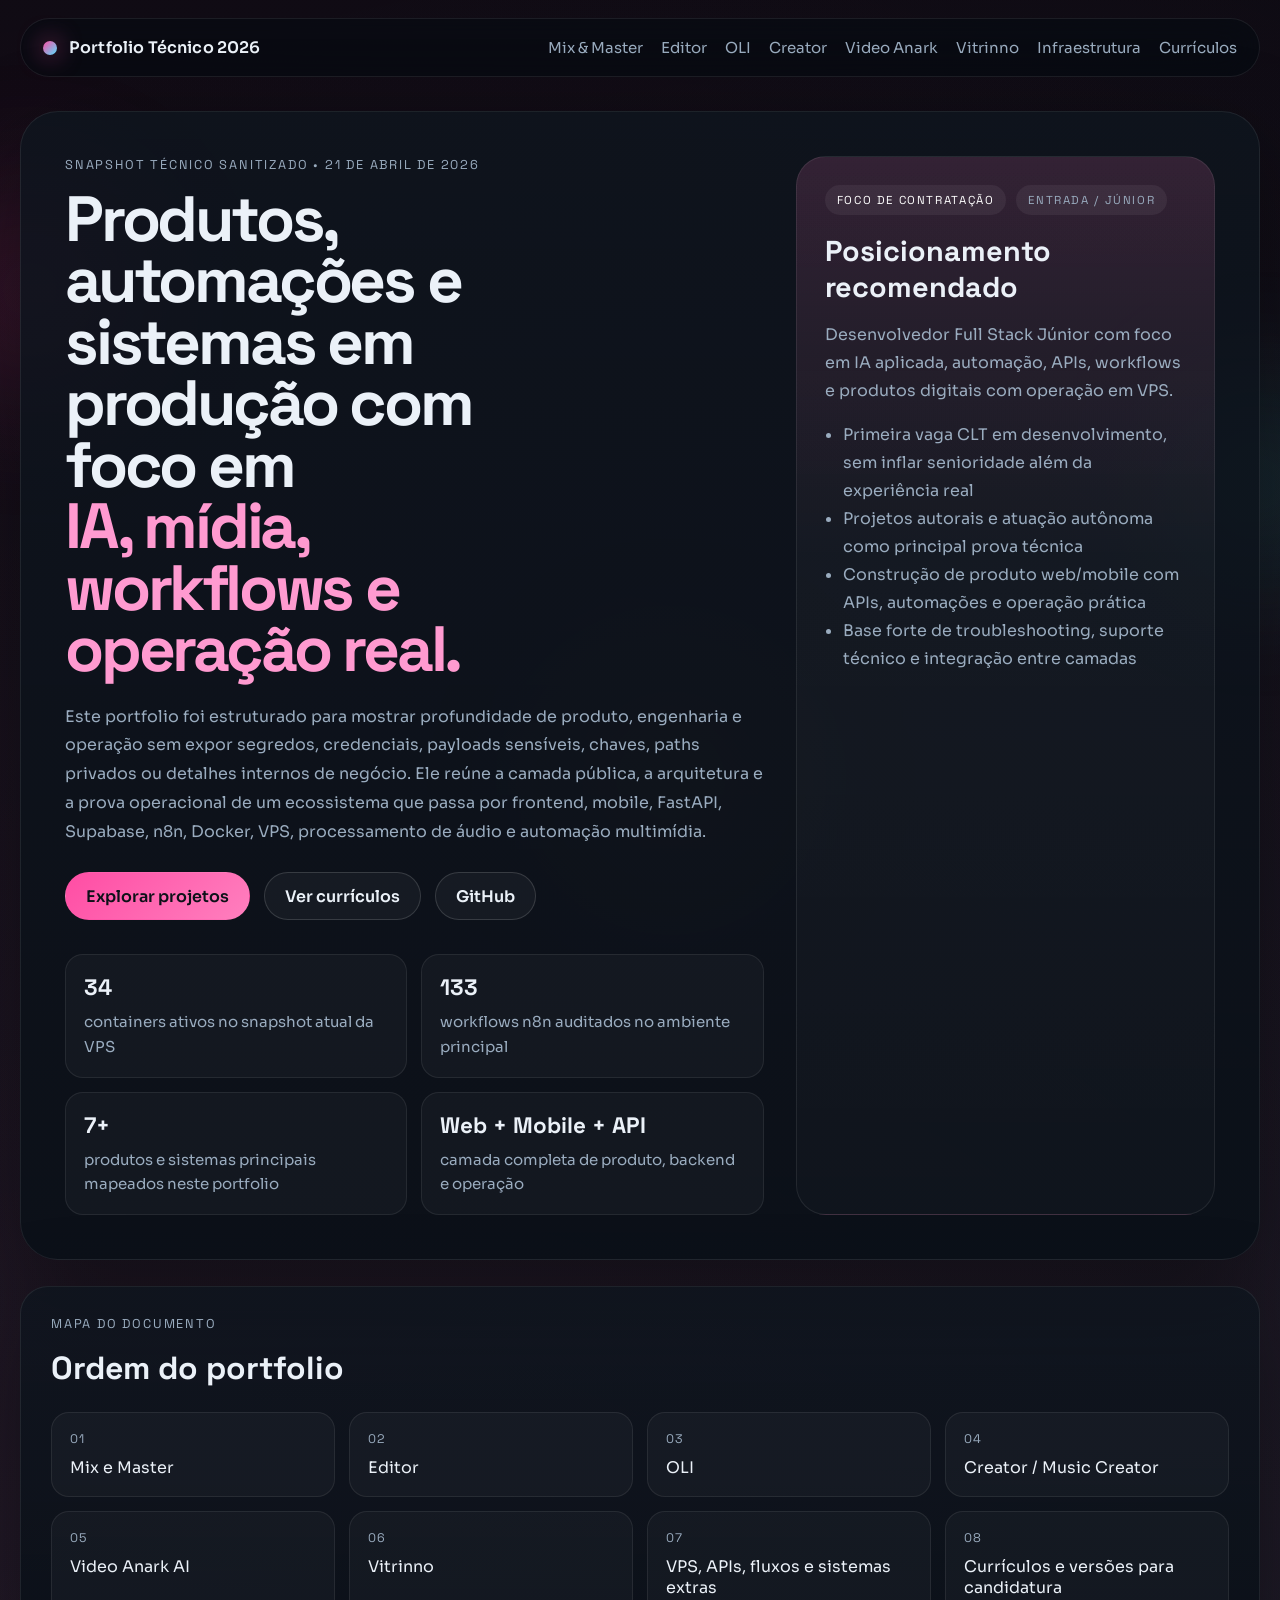
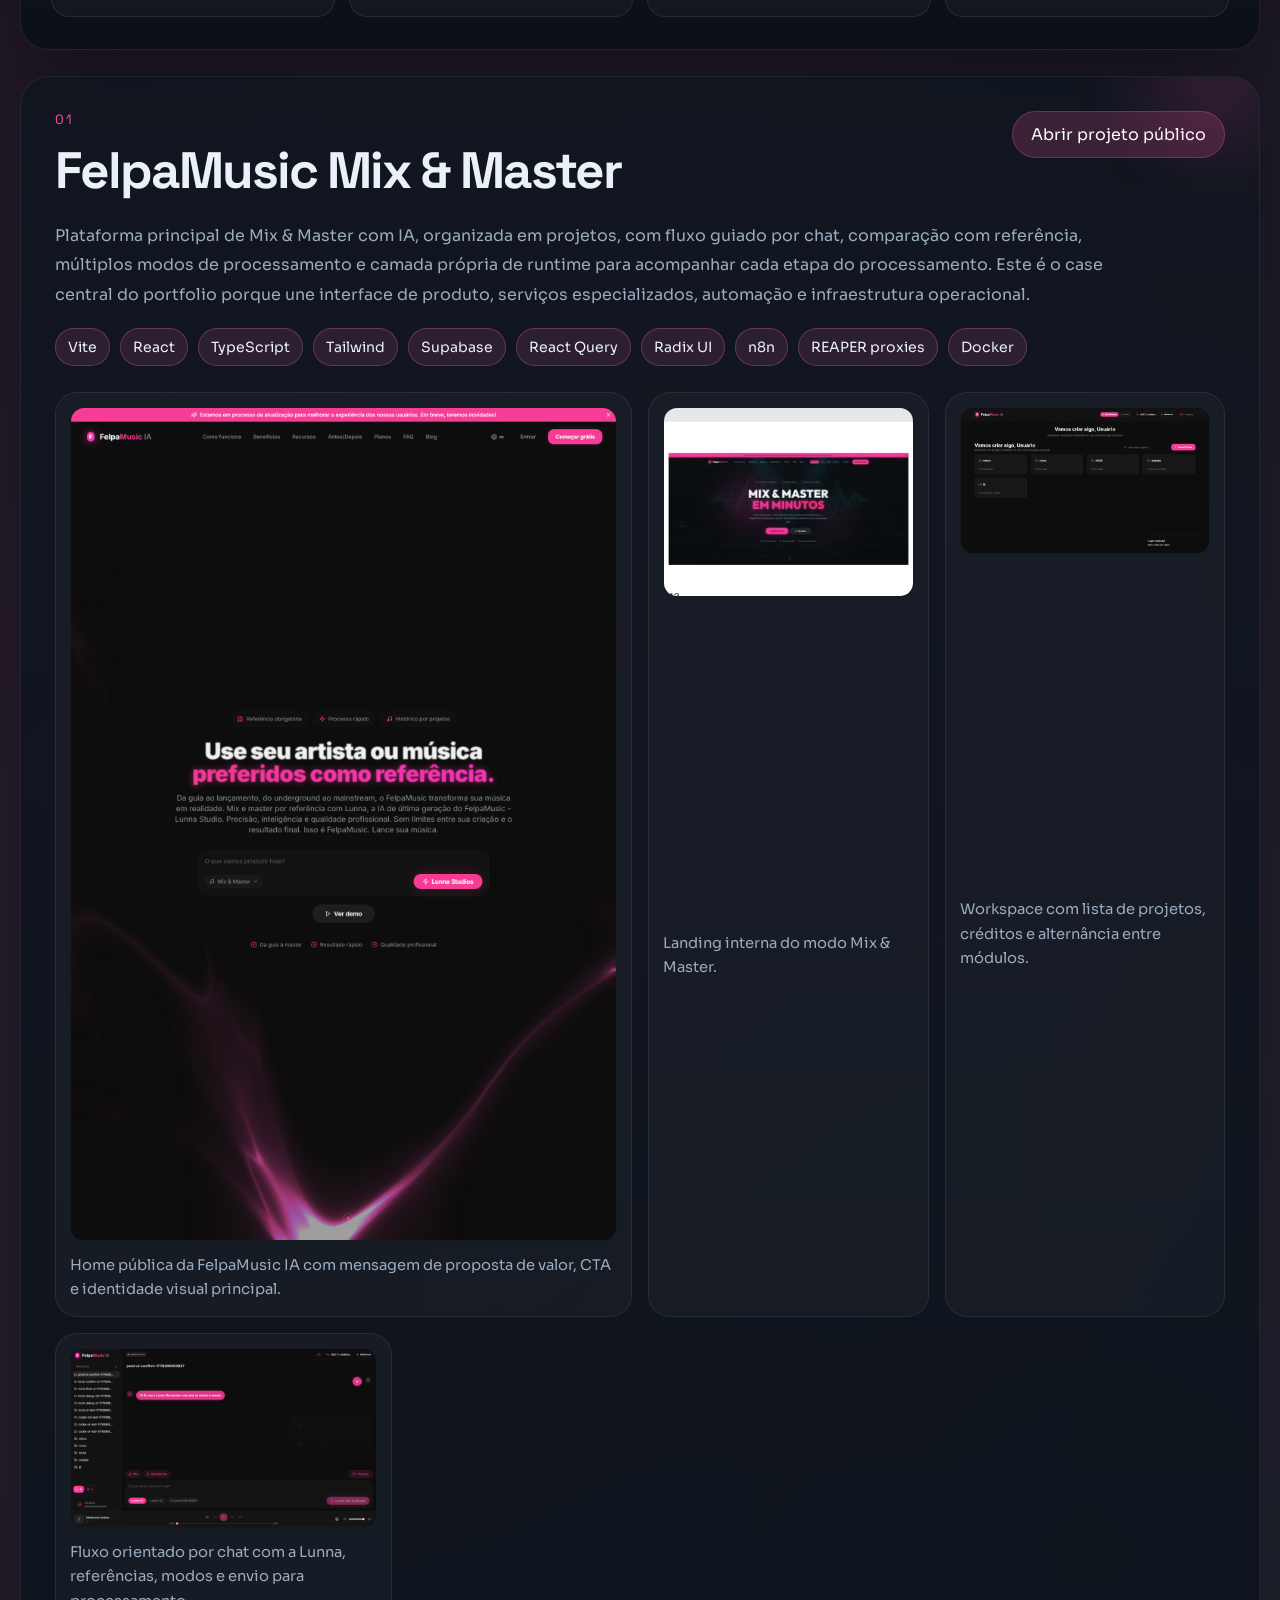
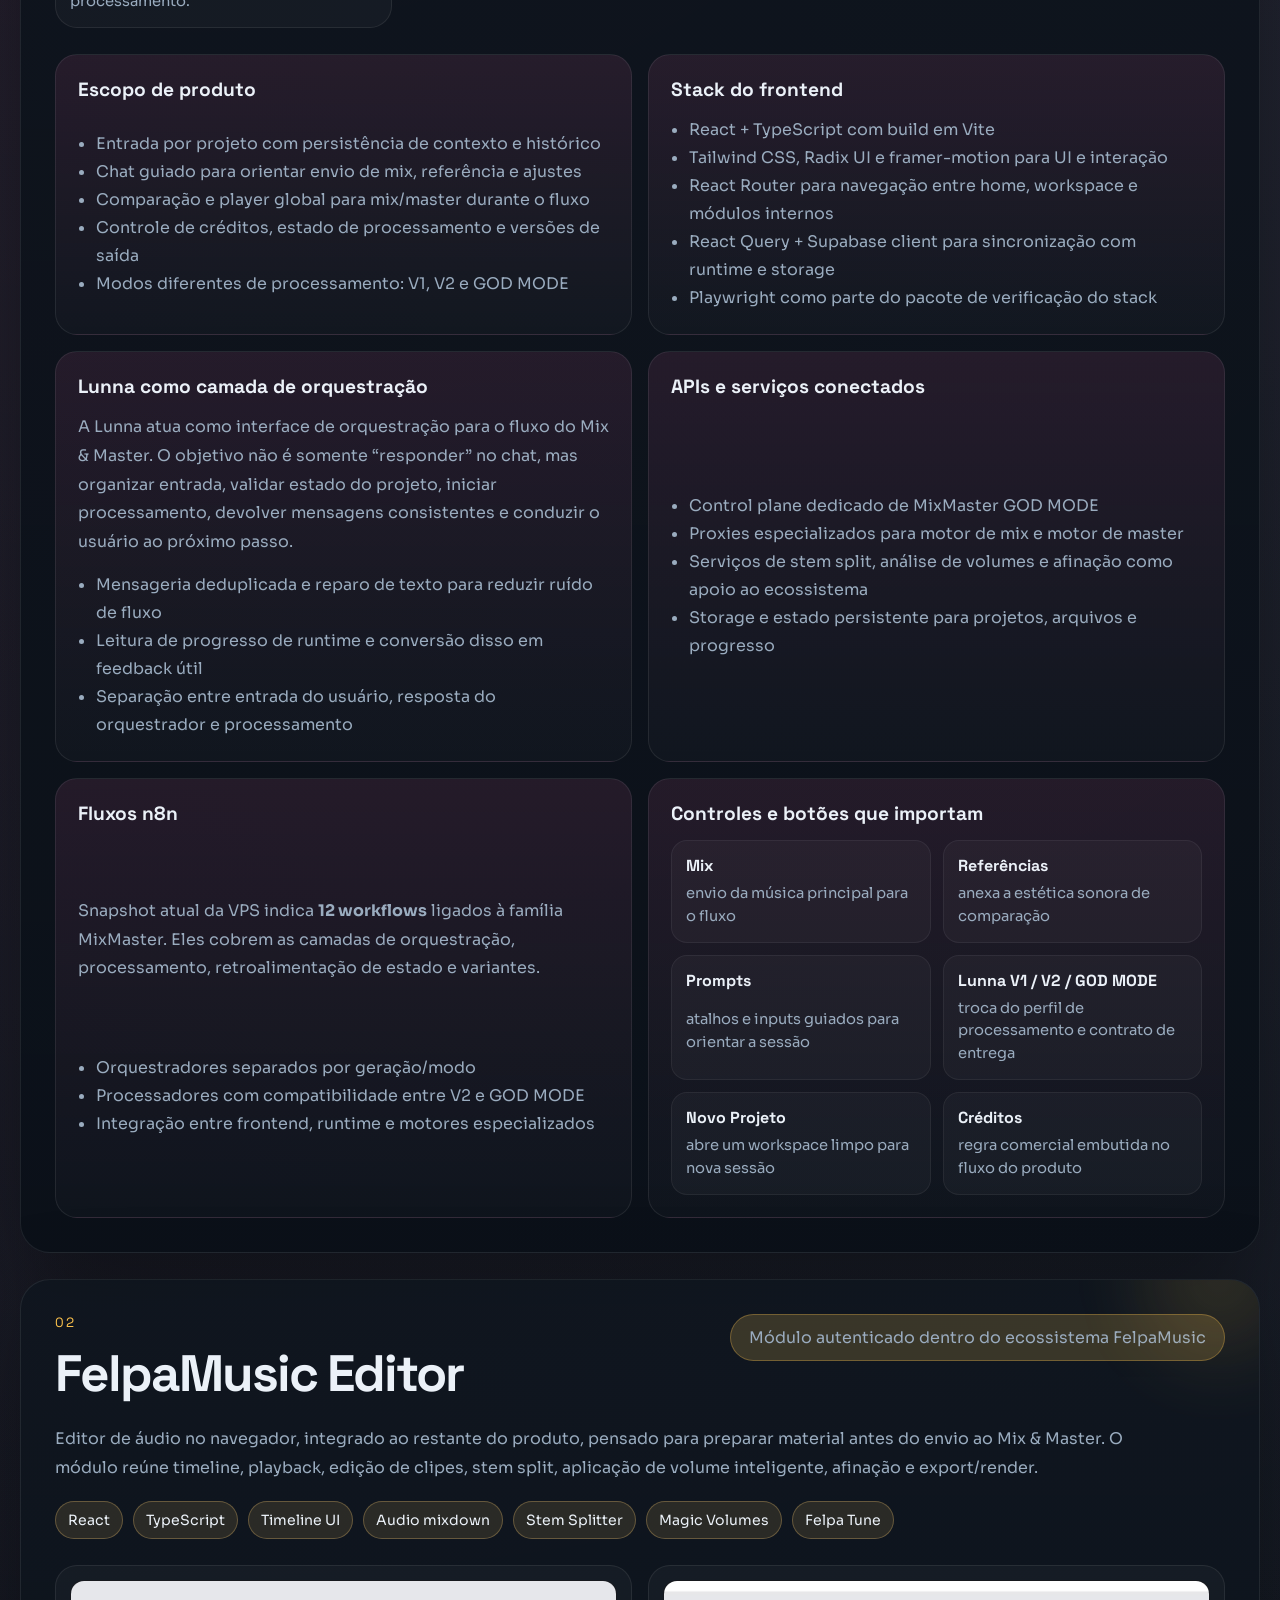
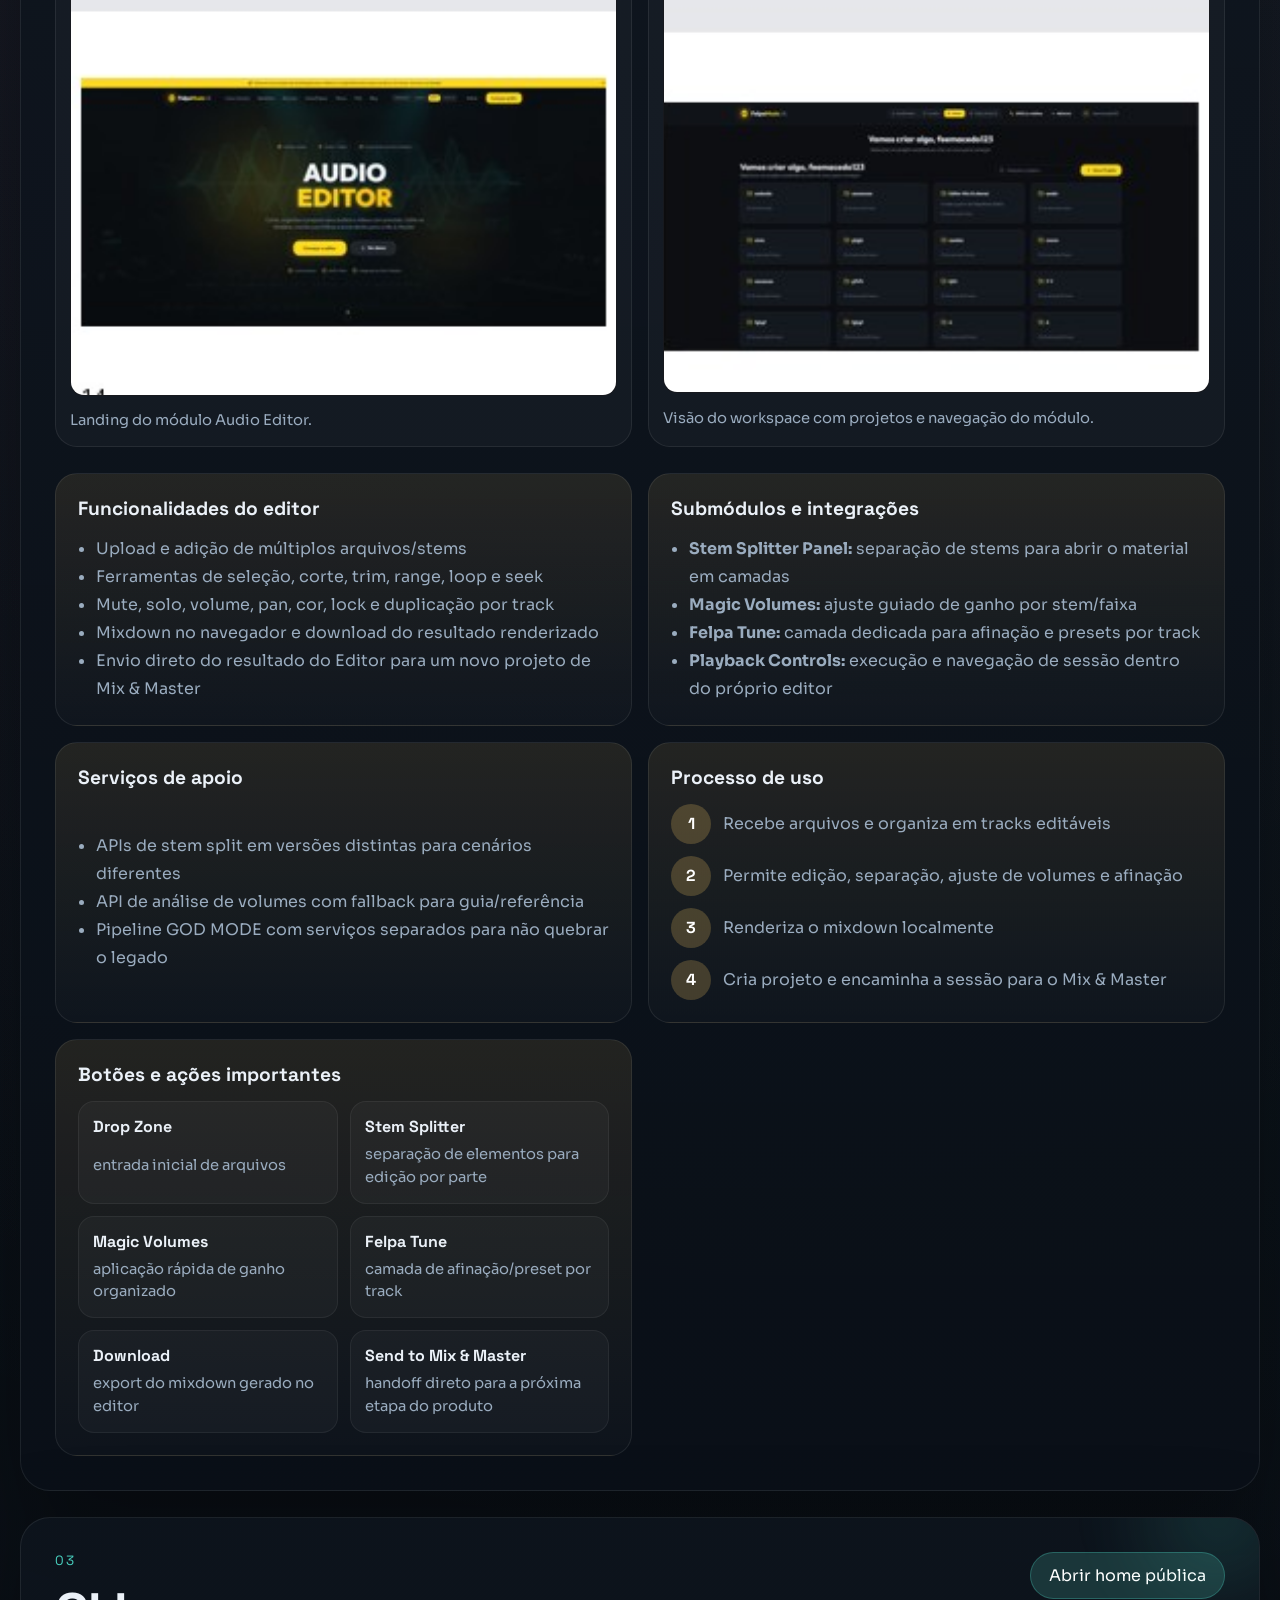
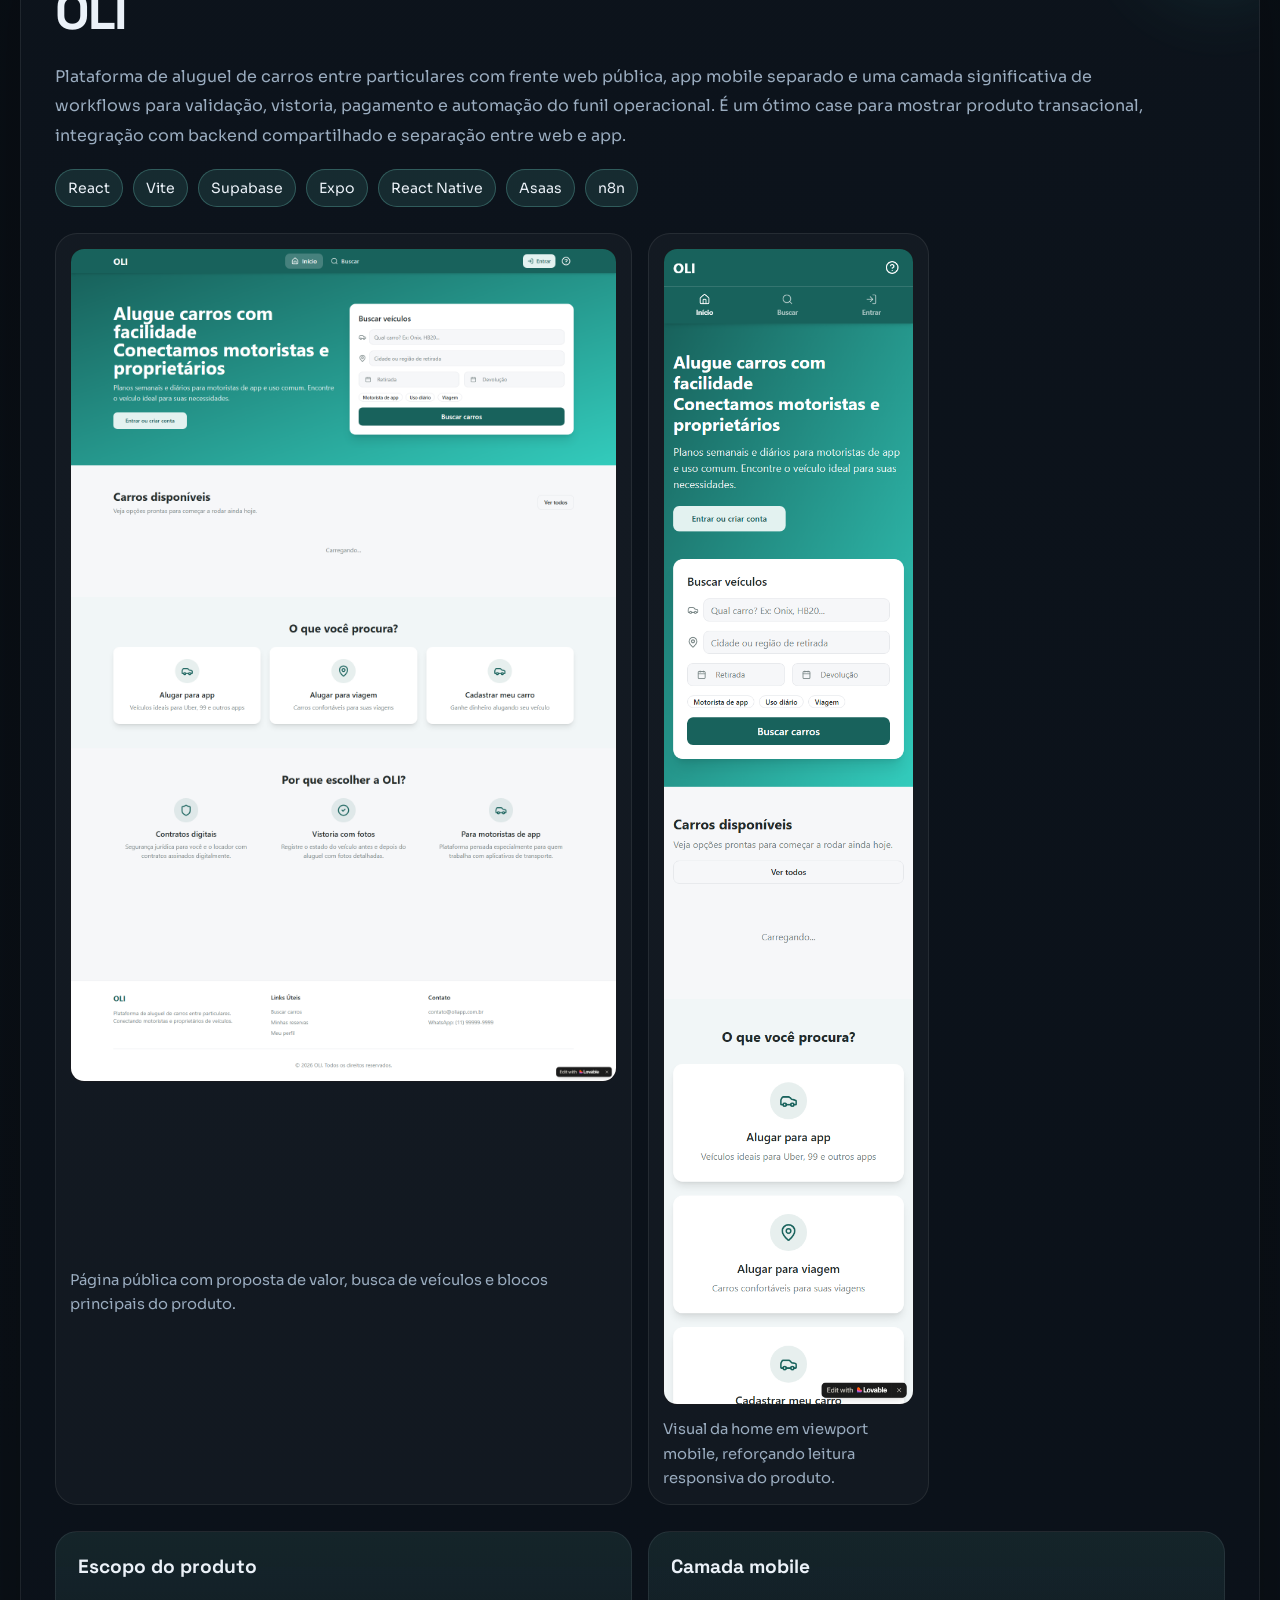
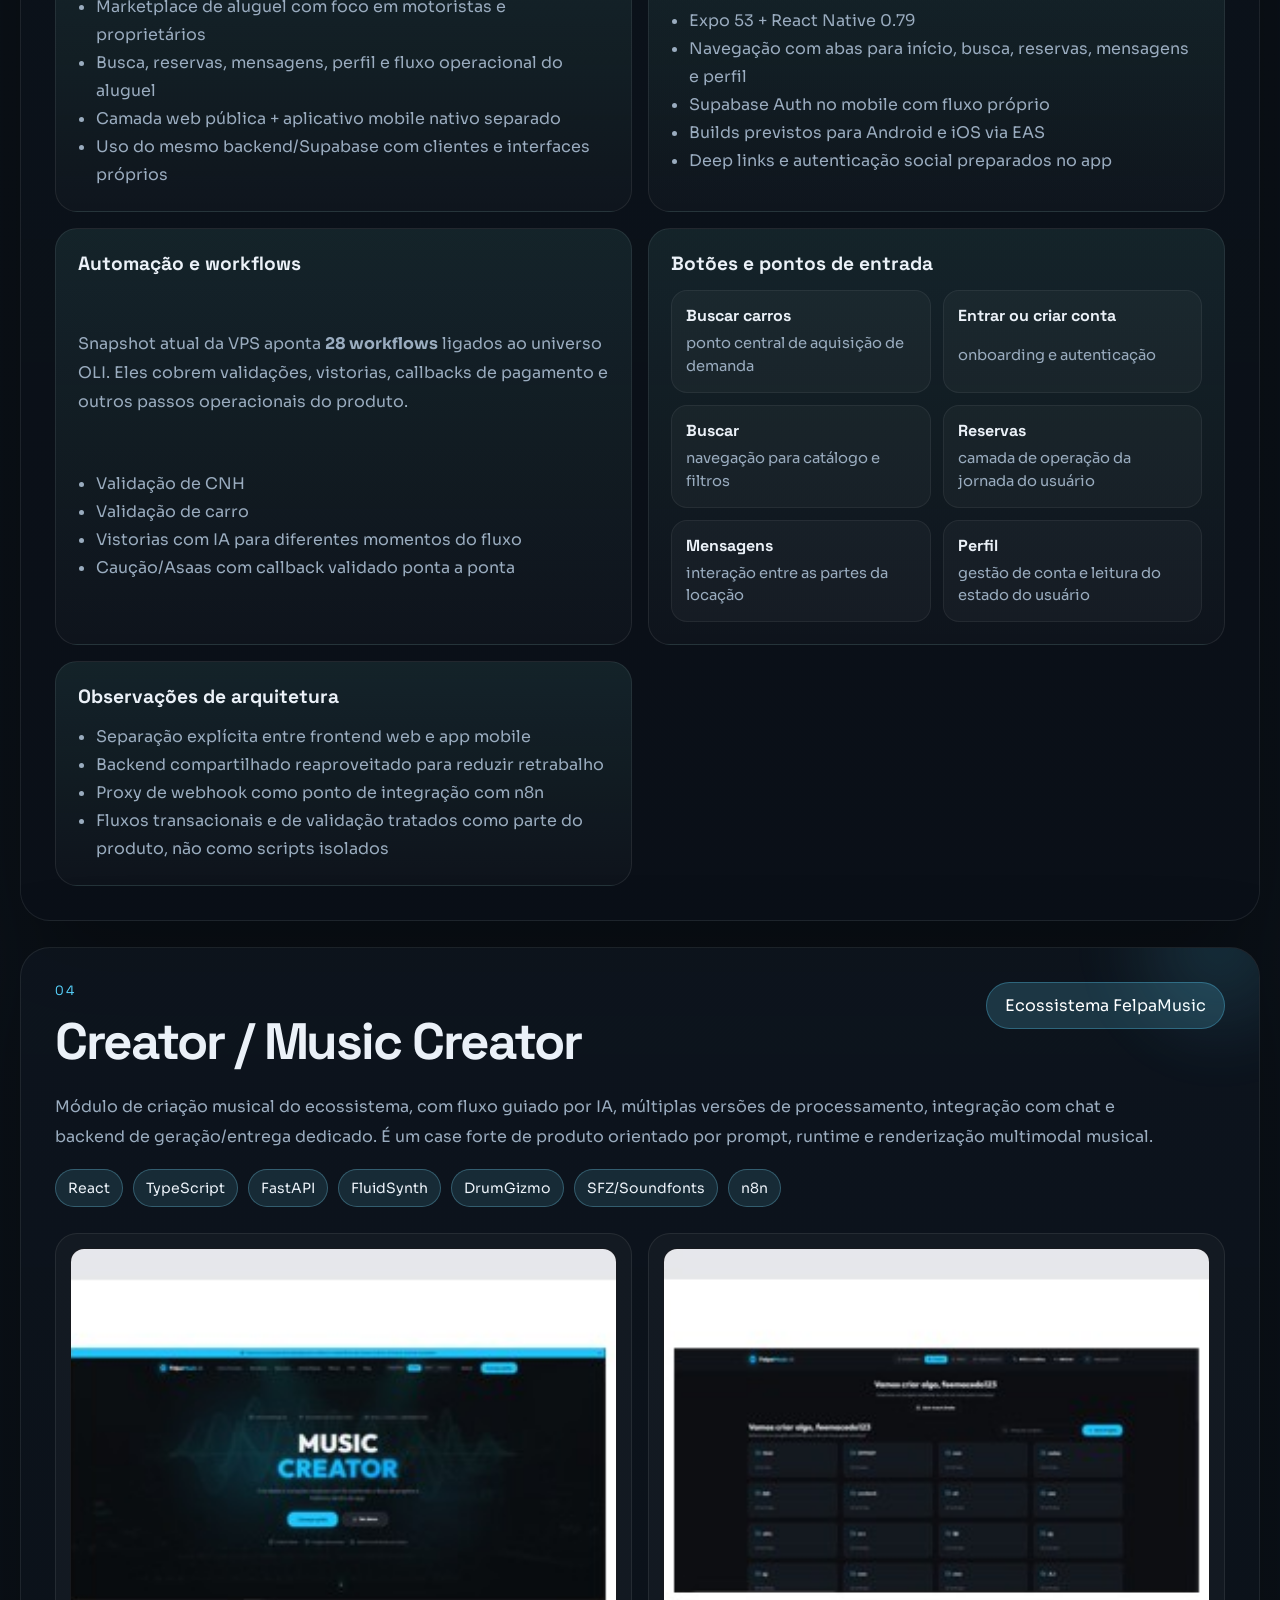
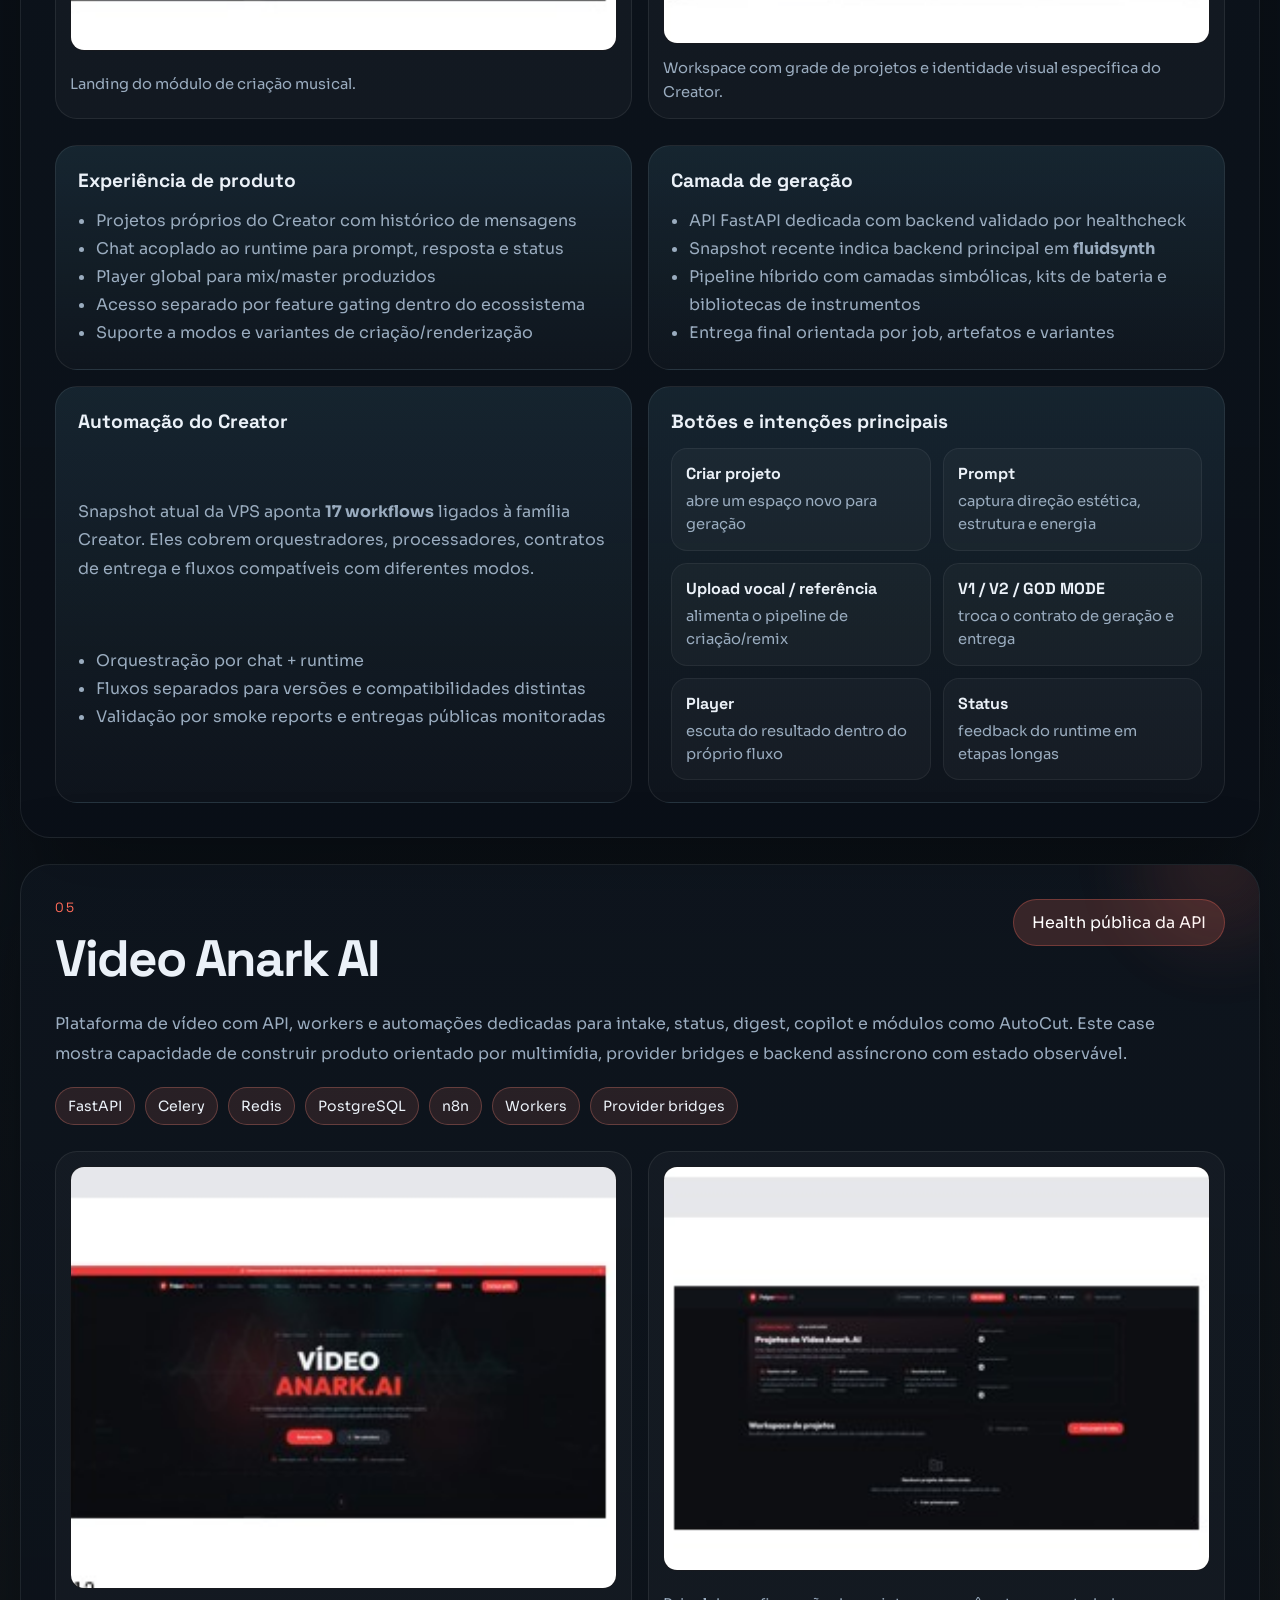
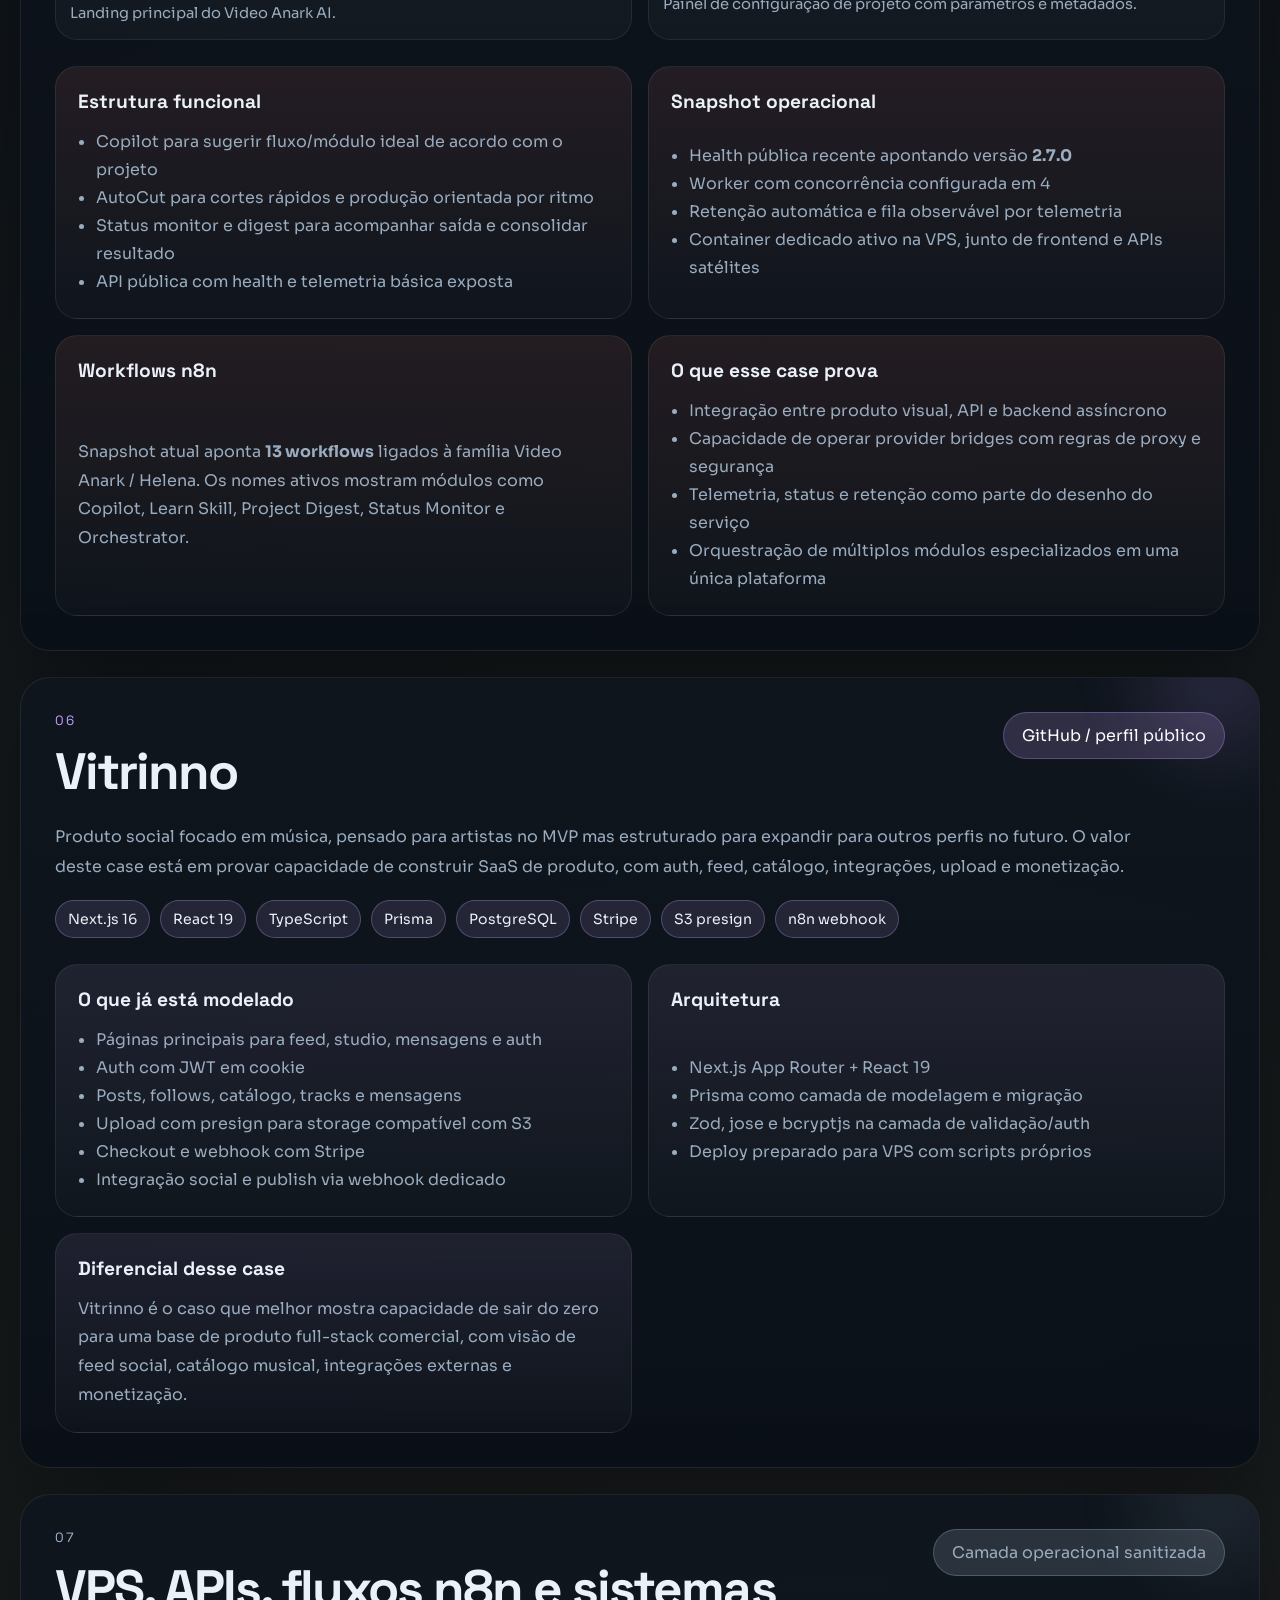
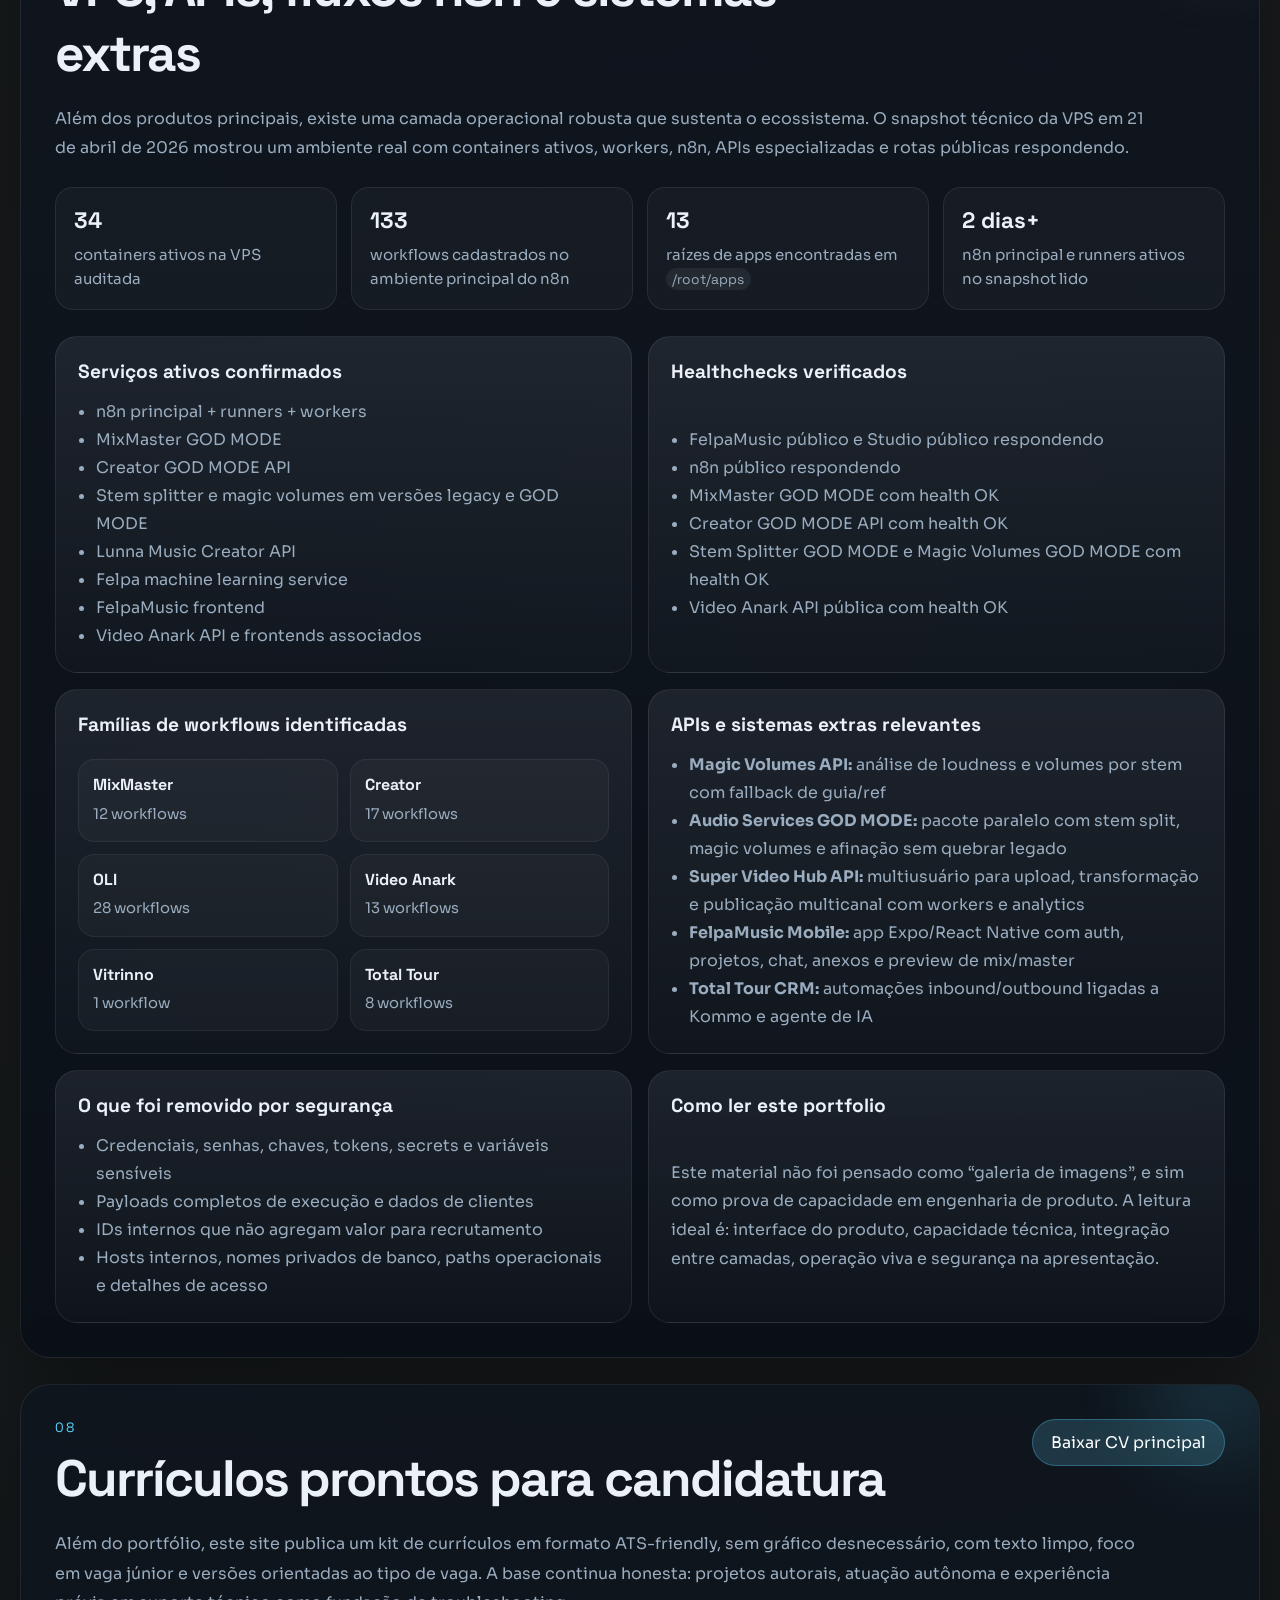
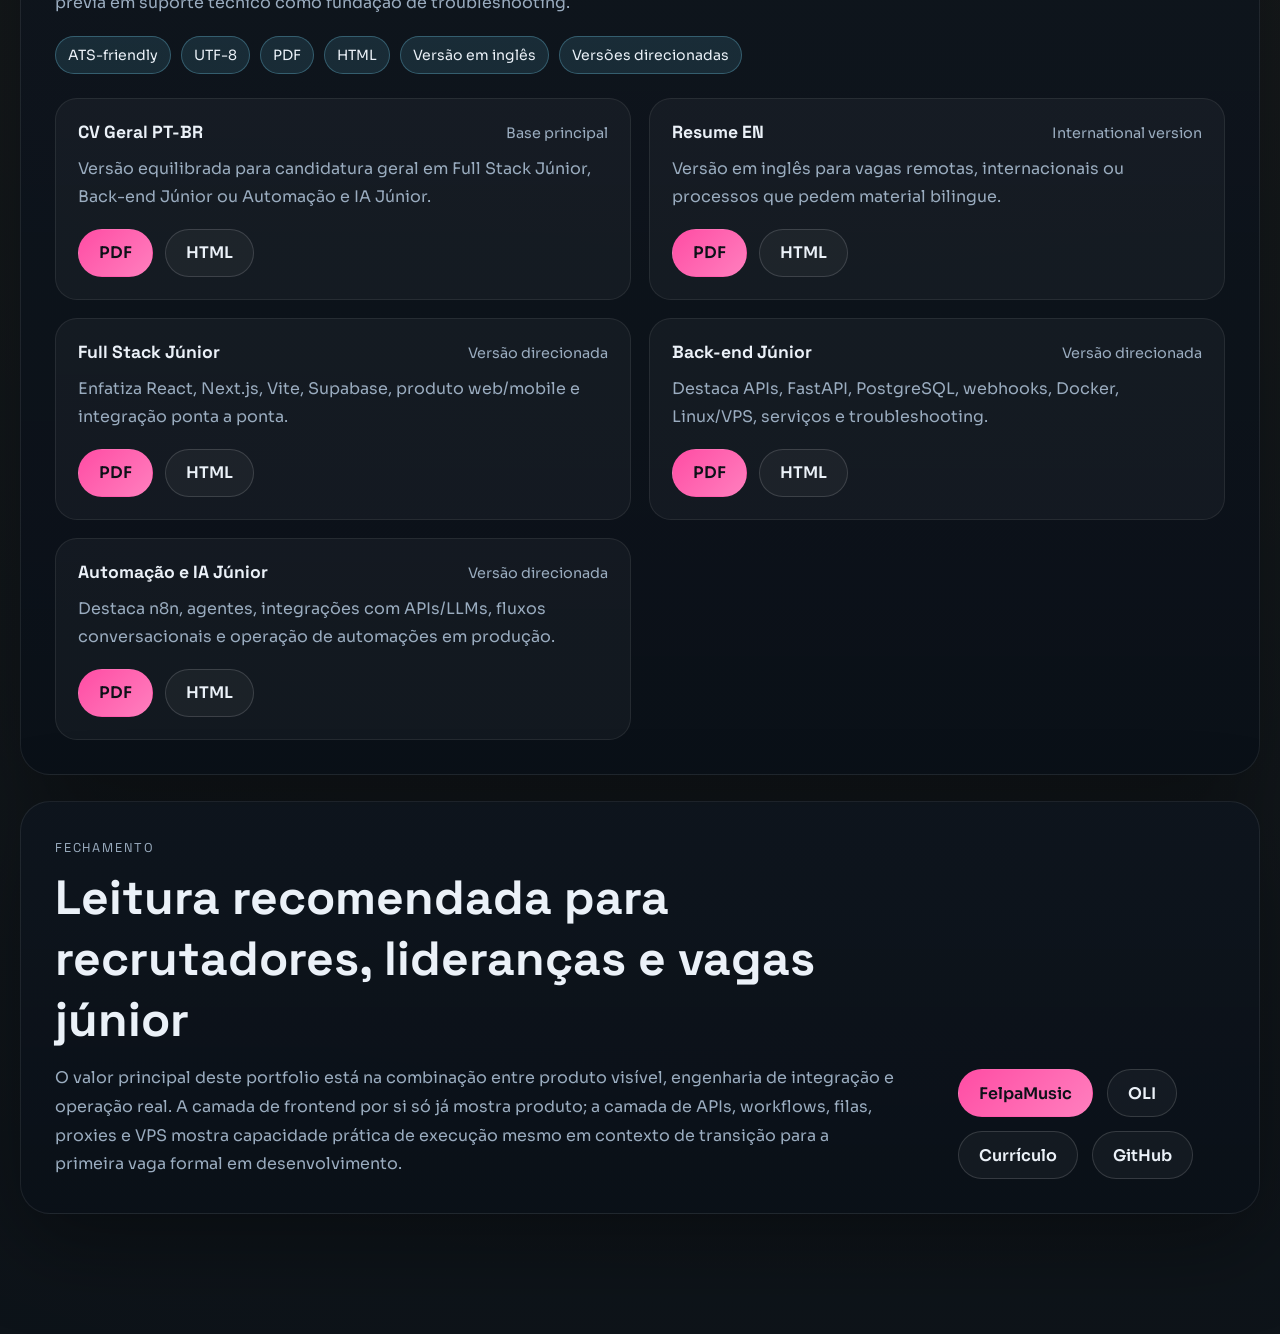
==== commit b4cdd325: "Add public resume kit and junior CV variants" ====
--- a/index.html
+++ b/index.html
@@ -35,6 +35,7 @@
           <a href="#video-anark">Video Anark</a>
           <a href="#vitrinno">Vitrinno</a>
           <a href="#stack">Infraestrutura</a>
+          <a href="#resume-kit">Currículos</a>
         </nav>
       </header>
 
@@ -57,7 +58,8 @@
 
             <div class="hero-actions">
               <a class="button button-primary" href="#mix-master">Explorar projetos</a>
-              <a class="button button-secondary" href="https://github.com/Macaco679" target="_blank" rel="noreferrer">GitHub</a>
+              <a class="button button-secondary" href="#resume-kit">Ver currículos</a>
+              <a class="button button-secondary" href="https://github.com/felpacontato" target="_blank" rel="noreferrer">GitHub</a>
             </div>
 
             <div class="hero-metrics">
@@ -83,18 +85,18 @@
           <aside class="hero-panel">
             <div class="hero-panel-head">
               <span class="panel-tag">Foco de contratação</span>
-              <span class="panel-tag muted">perfil híbrido</span>
+              <span class="panel-tag muted">entrada / júnior</span>
             </div>
             <h2>Posicionamento recomendado</h2>
             <p>
-              Product Engineer / Senior Full-Stack focado em IA aplicada,
-              automação, APIs, workflows e produtos de mídia com operação em VPS.
+              Desenvolvedor Full Stack Júnior com foco em IA aplicada,
+              automação, APIs, workflows e produtos digitais com operação em VPS.
             </p>
             <ul class="bullet-list">
-              <li>Construção de produtos web e mobile com interface real para usuário final</li>
-              <li>Criação de APIs, orquestração n8n e pipelines de processamento especializados</li>
-              <li>Operação de stack com Docker, workers, proxies, filas, healthchecks e monitoramento</li>
-              <li>Integração entre produto, backend, armazenamento, pagamentos e automação</li>
+              <li>Primeira vaga CLT em desenvolvimento, sem inflar senioridade além da experiência real</li>
+              <li>Projetos autorais e atuação autônoma como principal prova técnica</li>
+              <li>Construção de produto web/mobile com APIs, automações e operação prática</li>
+              <li>Base forte de troubleshooting, suporte técnico e integração entre camadas</li>
             </ul>
           </aside>
         </section>
@@ -112,6 +114,7 @@
             <a href="#video-anark"><span>05</span>Video Anark AI</a>
             <a href="#vitrinno"><span>06</span>Vitrinno</a>
             <a href="#stack"><span>07</span>VPS, APIs, fluxos e sistemas extras</a>
+            <a href="#resume-kit"><span>08</span>Currículos e versões para candidatura</a>
           </div>
         </section>
 
@@ -610,7 +613,7 @@
               <p class="section-index">06</p>
               <h2>Vitrinno</h2>
             </div>
-            <a class="section-link" href="https://github.com/Macaco679" target="_blank" rel="noreferrer">GitHub / perfil público</a>
+            <a class="section-link" href="https://github.com/felpacontato" target="_blank" rel="noreferrer">GitHub / perfil público</a>
           </div>
 
           <div class="project-intro">
@@ -775,21 +778,113 @@
           </div>
         </section>
 
+        <section id="resume-kit" class="project-section theme-cyan reveal">
+          <div class="section-header">
+            <div>
+              <p class="section-index">08</p>
+              <h2>Currículos prontos para candidatura</h2>
+            </div>
+            <a class="section-link" href="https://felpacontato.github.io/resume-kit/felipe-prates-junior-general-pt.pdf" target="_blank" rel="noreferrer">Baixar CV principal</a>
+          </div>
+
+          <div class="project-intro">
+            <p>
+              Além do portfólio, este site publica um kit de currículos em formato
+              ATS-friendly, sem gráfico desnecessário, com texto limpo, foco em
+              vaga júnior e versões orientadas ao tipo de vaga. A base continua
+              honesta: projetos autorais, atuação autônoma e experiência prévia
+              em suporte técnico como fundação de troubleshooting.
+            </p>
+            <div class="tag-row">
+              <span>ATS-friendly</span>
+              <span>UTF-8</span>
+              <span>PDF</span>
+              <span>HTML</span>
+              <span>Versão em inglês</span>
+              <span>Versões direcionadas</span>
+            </div>
+          </div>
+
+          <div class="resume-grid">
+            <article class="resume-card">
+              <div class="resume-card-head">
+                <strong>CV Geral PT-BR</strong>
+                <span>Base principal</span>
+              </div>
+              <p>Versão equilibrada para candidatura geral em Full Stack Júnior, Back-end Júnior ou Automação e IA Júnior.</p>
+              <div class="resume-actions">
+                <a class="button button-primary" href="./resume-kit/felipe-prates-junior-general-pt.pdf" target="_blank" rel="noreferrer">PDF</a>
+                <a class="button button-secondary" href="./resume-kit/felipe-prates-junior-general-pt.html" target="_blank" rel="noreferrer">HTML</a>
+              </div>
+            </article>
+
+            <article class="resume-card">
+              <div class="resume-card-head">
+                <strong>Resume EN</strong>
+                <span>International version</span>
+              </div>
+              <p>Versão em inglês para vagas remotas, internacionais ou processos que pedem material bilingue.</p>
+              <div class="resume-actions">
+                <a class="button button-primary" href="./resume-kit/felipe-prates-junior-general-en.pdf" target="_blank" rel="noreferrer">PDF</a>
+                <a class="button button-secondary" href="./resume-kit/felipe-prates-junior-general-en.html" target="_blank" rel="noreferrer">HTML</a>
+              </div>
+            </article>
+
+            <article class="resume-card">
+              <div class="resume-card-head">
+                <strong>Full Stack Júnior</strong>
+                <span>Versão direcionada</span>
+              </div>
+              <p>Enfatiza React, Next.js, Vite, Supabase, produto web/mobile e integração ponta a ponta.</p>
+              <div class="resume-actions">
+                <a class="button button-primary" href="./resume-kit/felipe-prates-full-stack-junior-pt.pdf" target="_blank" rel="noreferrer">PDF</a>
+                <a class="button button-secondary" href="./resume-kit/felipe-prates-full-stack-junior-pt.html" target="_blank" rel="noreferrer">HTML</a>
+              </div>
+            </article>
+
+            <article class="resume-card">
+              <div class="resume-card-head">
+                <strong>Back-end Júnior</strong>
+                <span>Versão direcionada</span>
+              </div>
+              <p>Destaca APIs, FastAPI, PostgreSQL, webhooks, Docker, Linux/VPS, serviços e troubleshooting.</p>
+              <div class="resume-actions">
+                <a class="button button-primary" href="./resume-kit/felipe-prates-backend-junior-pt.pdf" target="_blank" rel="noreferrer">PDF</a>
+                <a class="button button-secondary" href="./resume-kit/felipe-prates-backend-junior-pt.html" target="_blank" rel="noreferrer">HTML</a>
+              </div>
+            </article>
+
+            <article class="resume-card">
+              <div class="resume-card-head">
+                <strong>Automação e IA Júnior</strong>
+                <span>Versão direcionada</span>
+              </div>
+              <p>Destaca n8n, agentes, integrações com APIs/LLMs, fluxos conversacionais e operação de automações em produção.</p>
+              <div class="resume-actions">
+                <a class="button button-primary" href="./resume-kit/felipe-prates-automacao-ia-junior-pt.pdf" target="_blank" rel="noreferrer">PDF</a>
+                <a class="button button-secondary" href="./resume-kit/felipe-prates-automacao-ia-junior-pt.html" target="_blank" rel="noreferrer">HTML</a>
+              </div>
+            </article>
+          </div>
+        </section>
+
         <section class="closing reveal">
           <div class="closing-copy">
             <p class="eyebrow">Fechamento</p>
-            <h2>Leitura recomendada para recrutadores e gestores</h2>
+            <h2>Leitura recomendada para recrutadores, lideranças e vagas júnior</h2>
             <p>
               O valor principal deste portfolio está na combinação entre produto
               visível, engenharia de integração e operação real. A camada de
               frontend por si só já mostra produto; a camada de APIs, workflows,
-              filas, proxies e VPS mostra maturidade de execução.
+              filas, proxies e VPS mostra capacidade prática de execução mesmo em
+              contexto de transição para a primeira vaga formal em desenvolvimento.
             </p>
           </div>
           <div class="closing-links">
             <a class="button button-primary" href="https://www.felpamusic.com.br" target="_blank" rel="noreferrer">FelpaMusic</a>
             <a class="button button-secondary" href="https://oli-drive-rent.lovable.app/home" target="_blank" rel="noreferrer">OLI</a>
-            <a class="button button-secondary" href="https://github.com/Macaco679" target="_blank" rel="noreferrer">GitHub</a>
+            <a class="button button-secondary" href="./resume-kit/felipe-prates-junior-general-pt.pdf" target="_blank" rel="noreferrer">Currículo</a>
+            <a class="button button-secondary" href="https://github.com/felpacontato" target="_blank" rel="noreferrer">GitHub</a>
           </div>
         </section>
       </main>
--- a/styles.css
+++ b/styles.css
@@ -623,6 +623,50 @@
   gap: 14px;
 }
 
+.resume-grid {
+  margin-top: 24px;
+  display: grid;
+  grid-template-columns: repeat(2, minmax(0, 1fr));
+  gap: 18px;
+}
+
+.resume-card {
+  border-radius: 22px;
+  padding: 22px;
+  border: 1px solid var(--line);
+  background: rgba(255, 255, 255, 0.035);
+}
+
+.resume-card-head {
+  display: flex;
+  align-items: baseline;
+  justify-content: space-between;
+  gap: 12px;
+}
+
+.resume-card-head strong {
+  font-family: "Space Grotesk", sans-serif;
+  font-size: 1.1rem;
+}
+
+.resume-card-head span {
+  color: var(--muted);
+  font-size: 0.9rem;
+}
+
+.resume-card p {
+  margin: 12px 0 0;
+  color: var(--muted);
+  line-height: 1.75;
+}
+
+.resume-actions {
+  display: flex;
+  gap: 12px;
+  flex-wrap: wrap;
+  margin-top: 18px;
+}
+
 .closing {
   display: flex;
   align-items: flex-end;
@@ -697,7 +741,8 @@
   .hero,
   .content-grid,
   .section-nav-grid,
-  .stats-grid {
+  .stats-grid,
+  .resume-grid {
     grid-template-columns: 1fr;
   }
 
